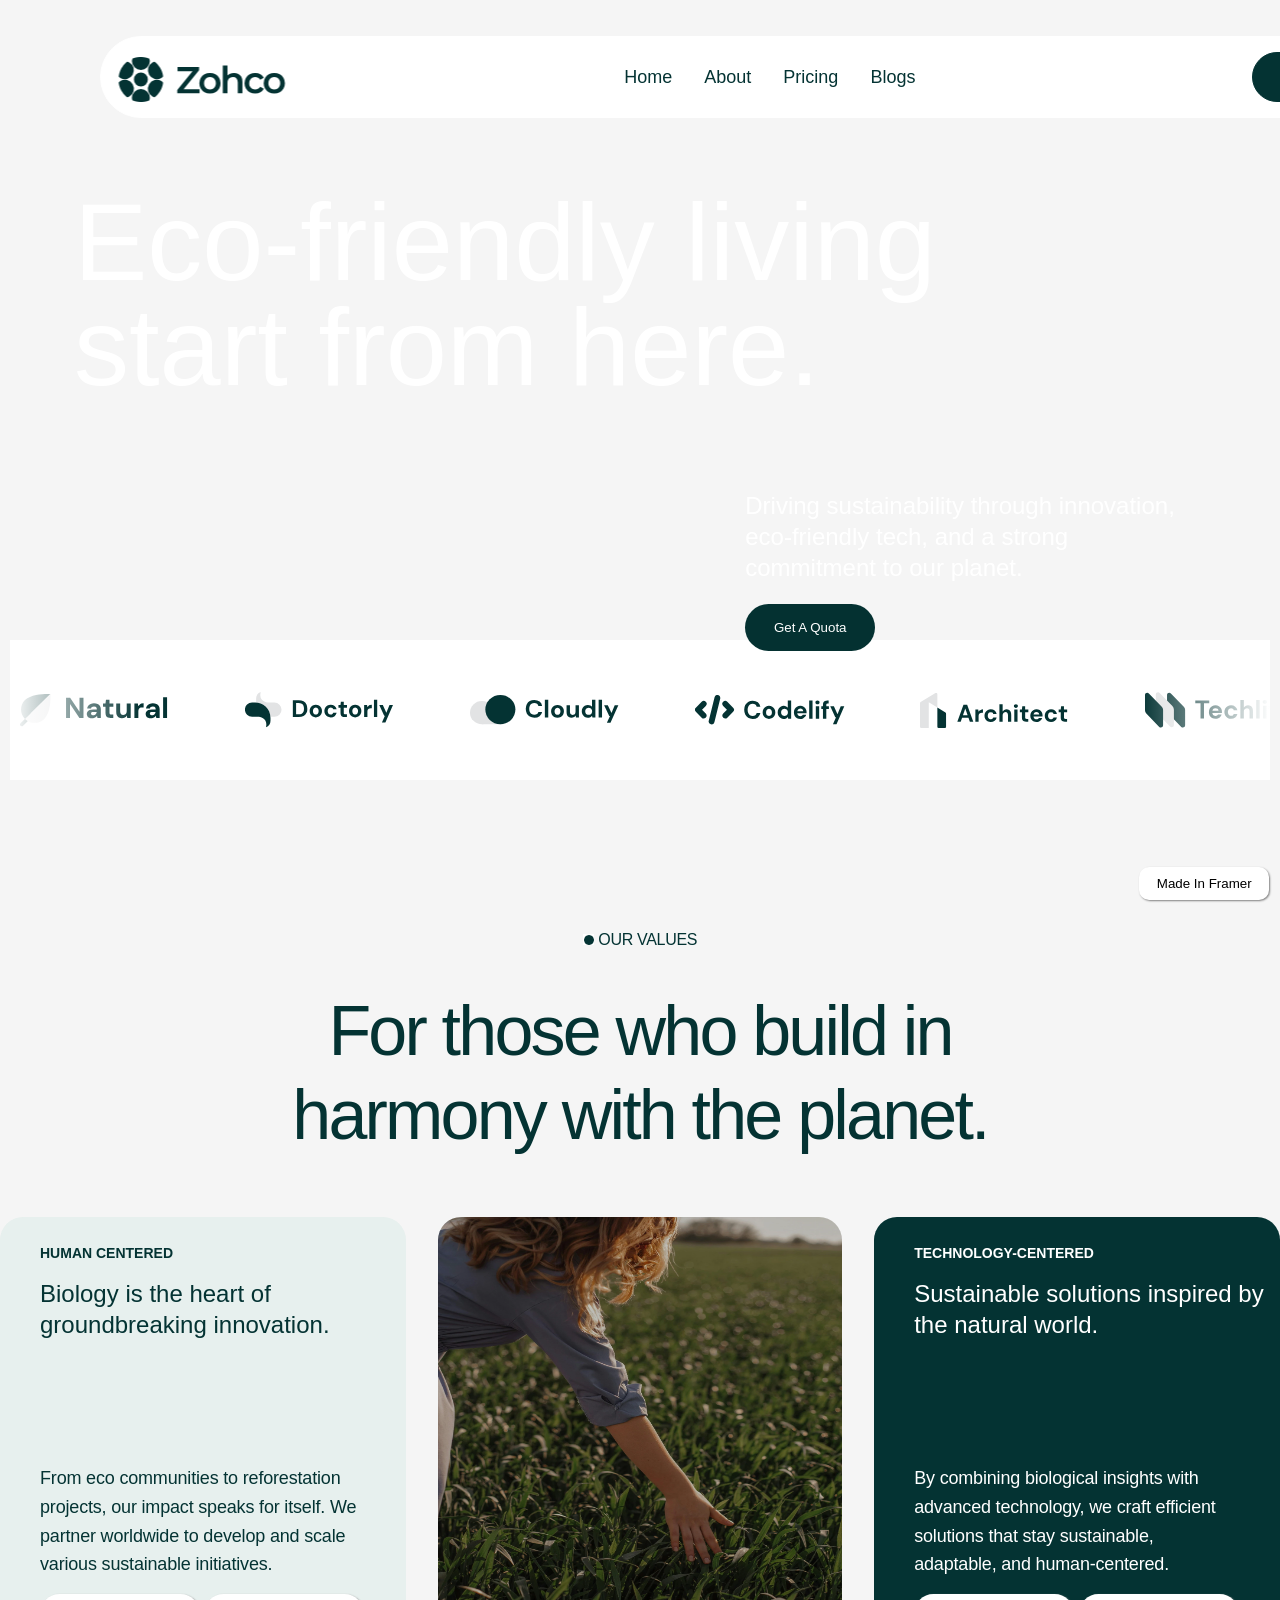
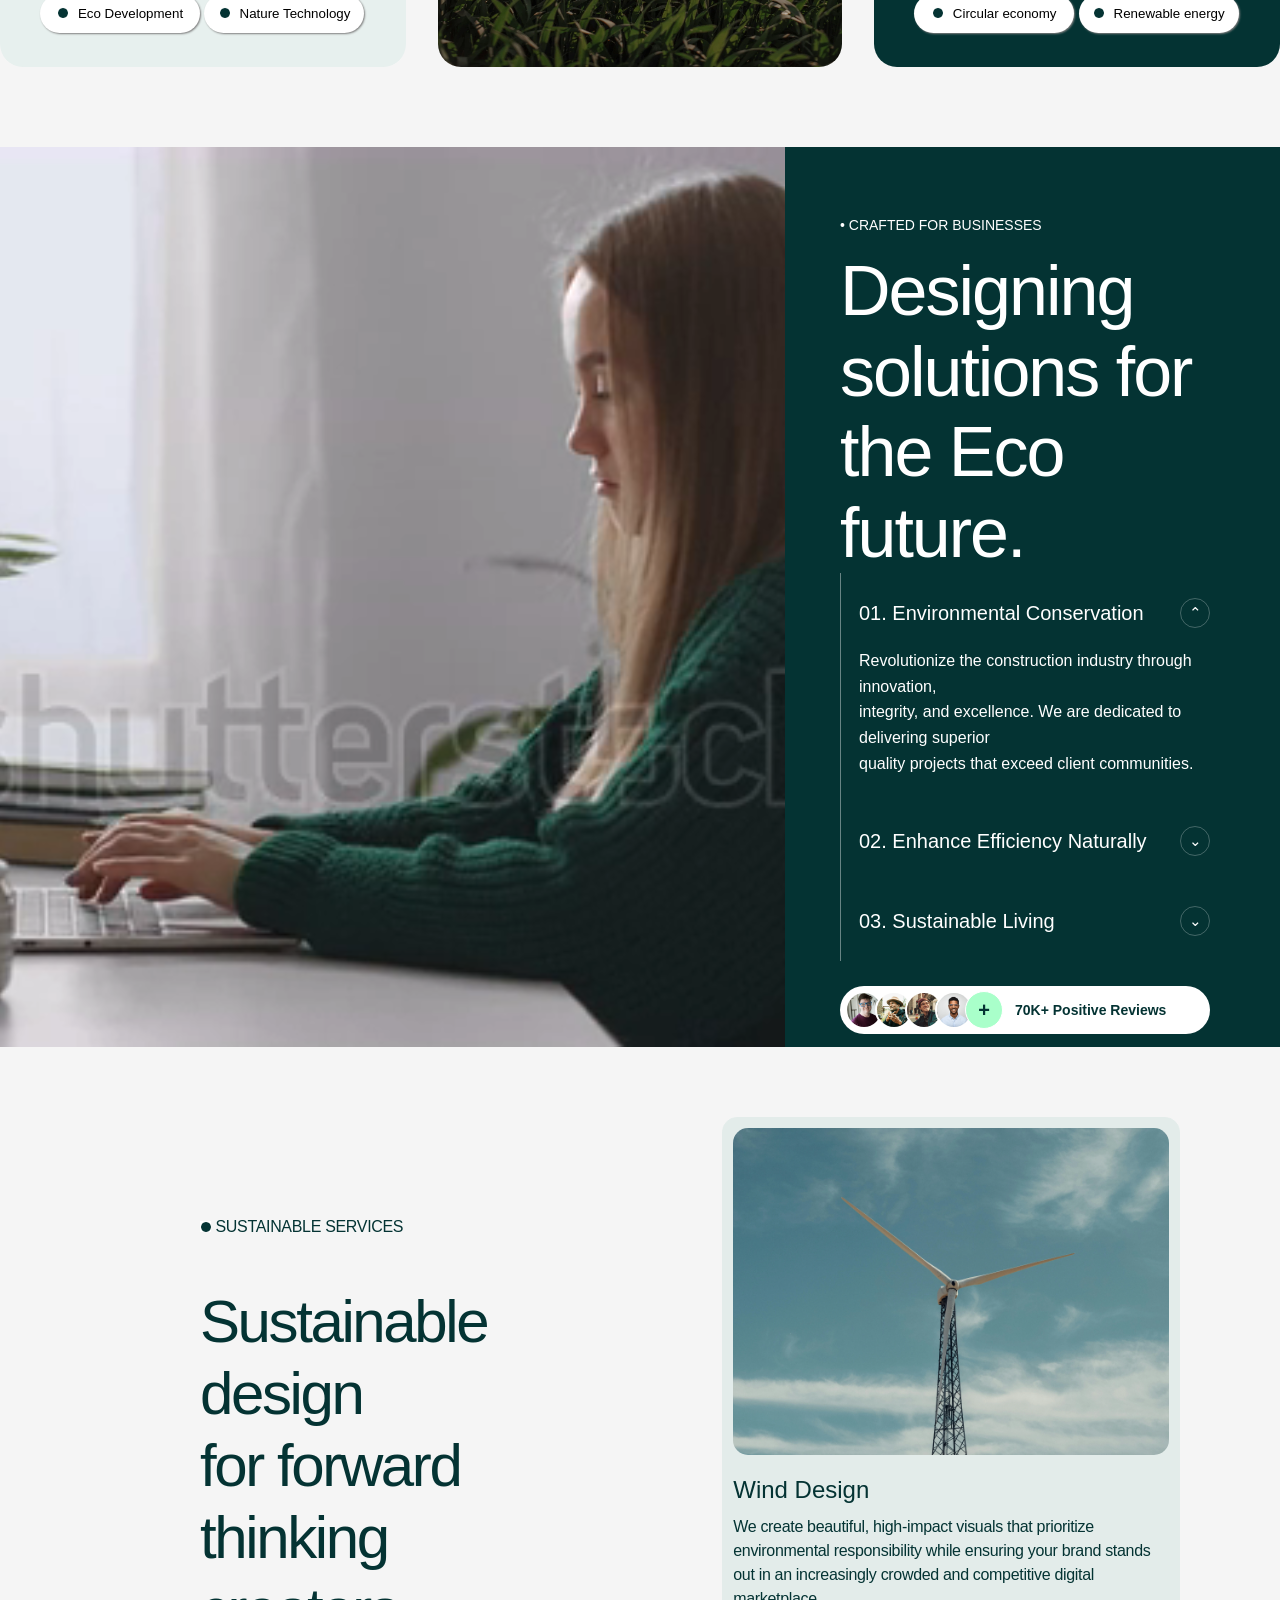
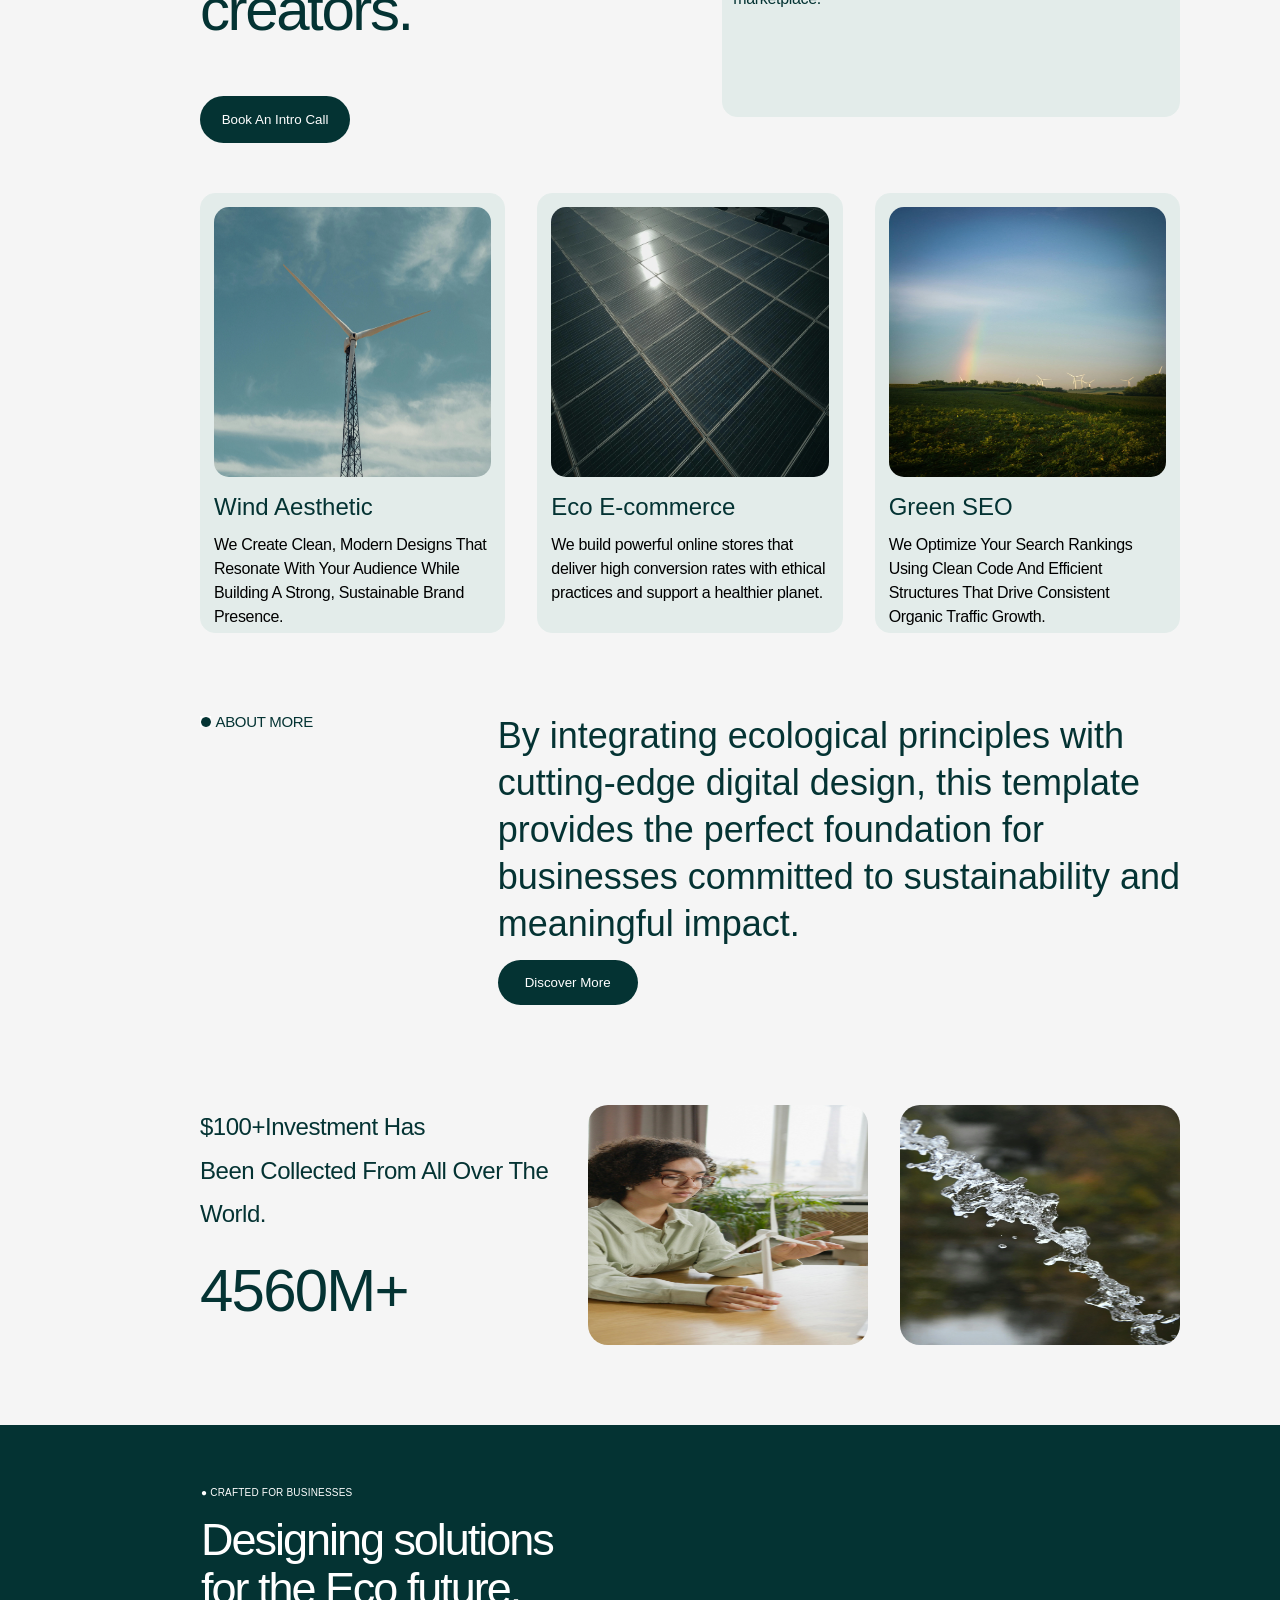
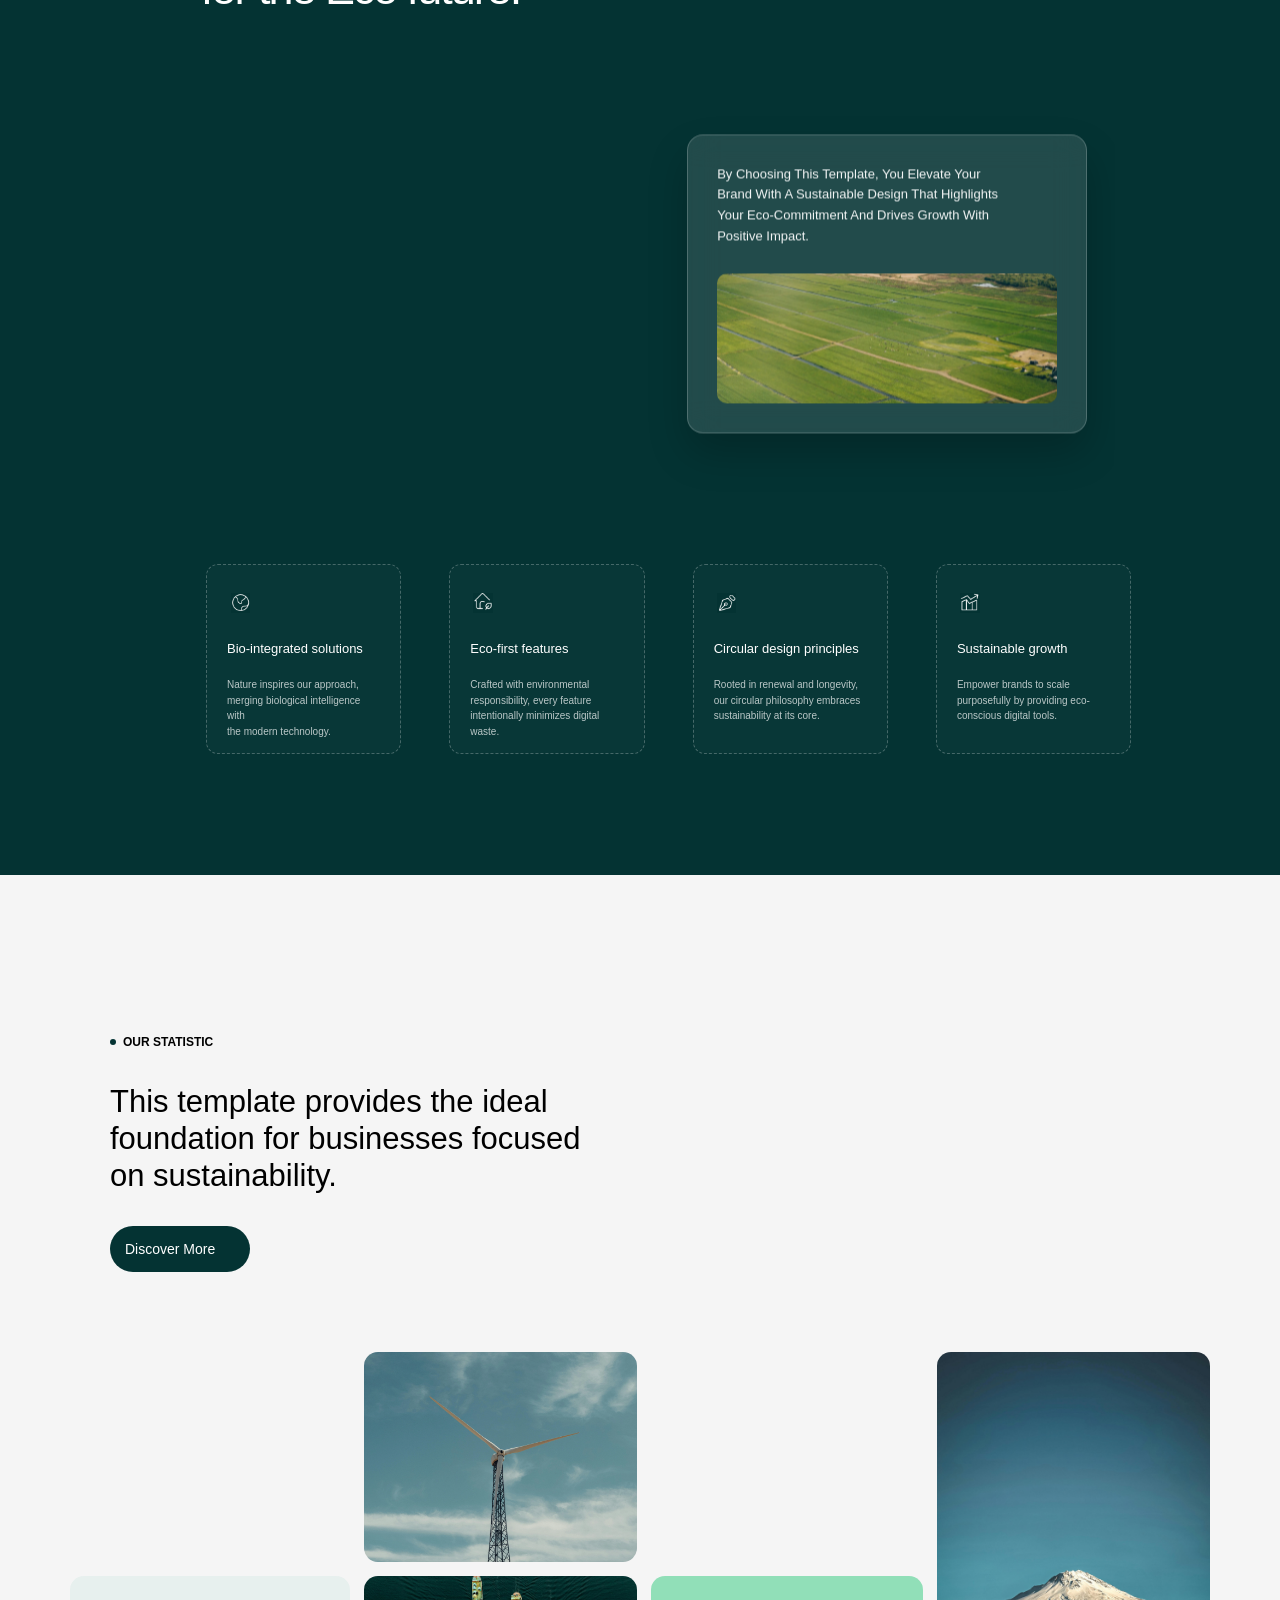
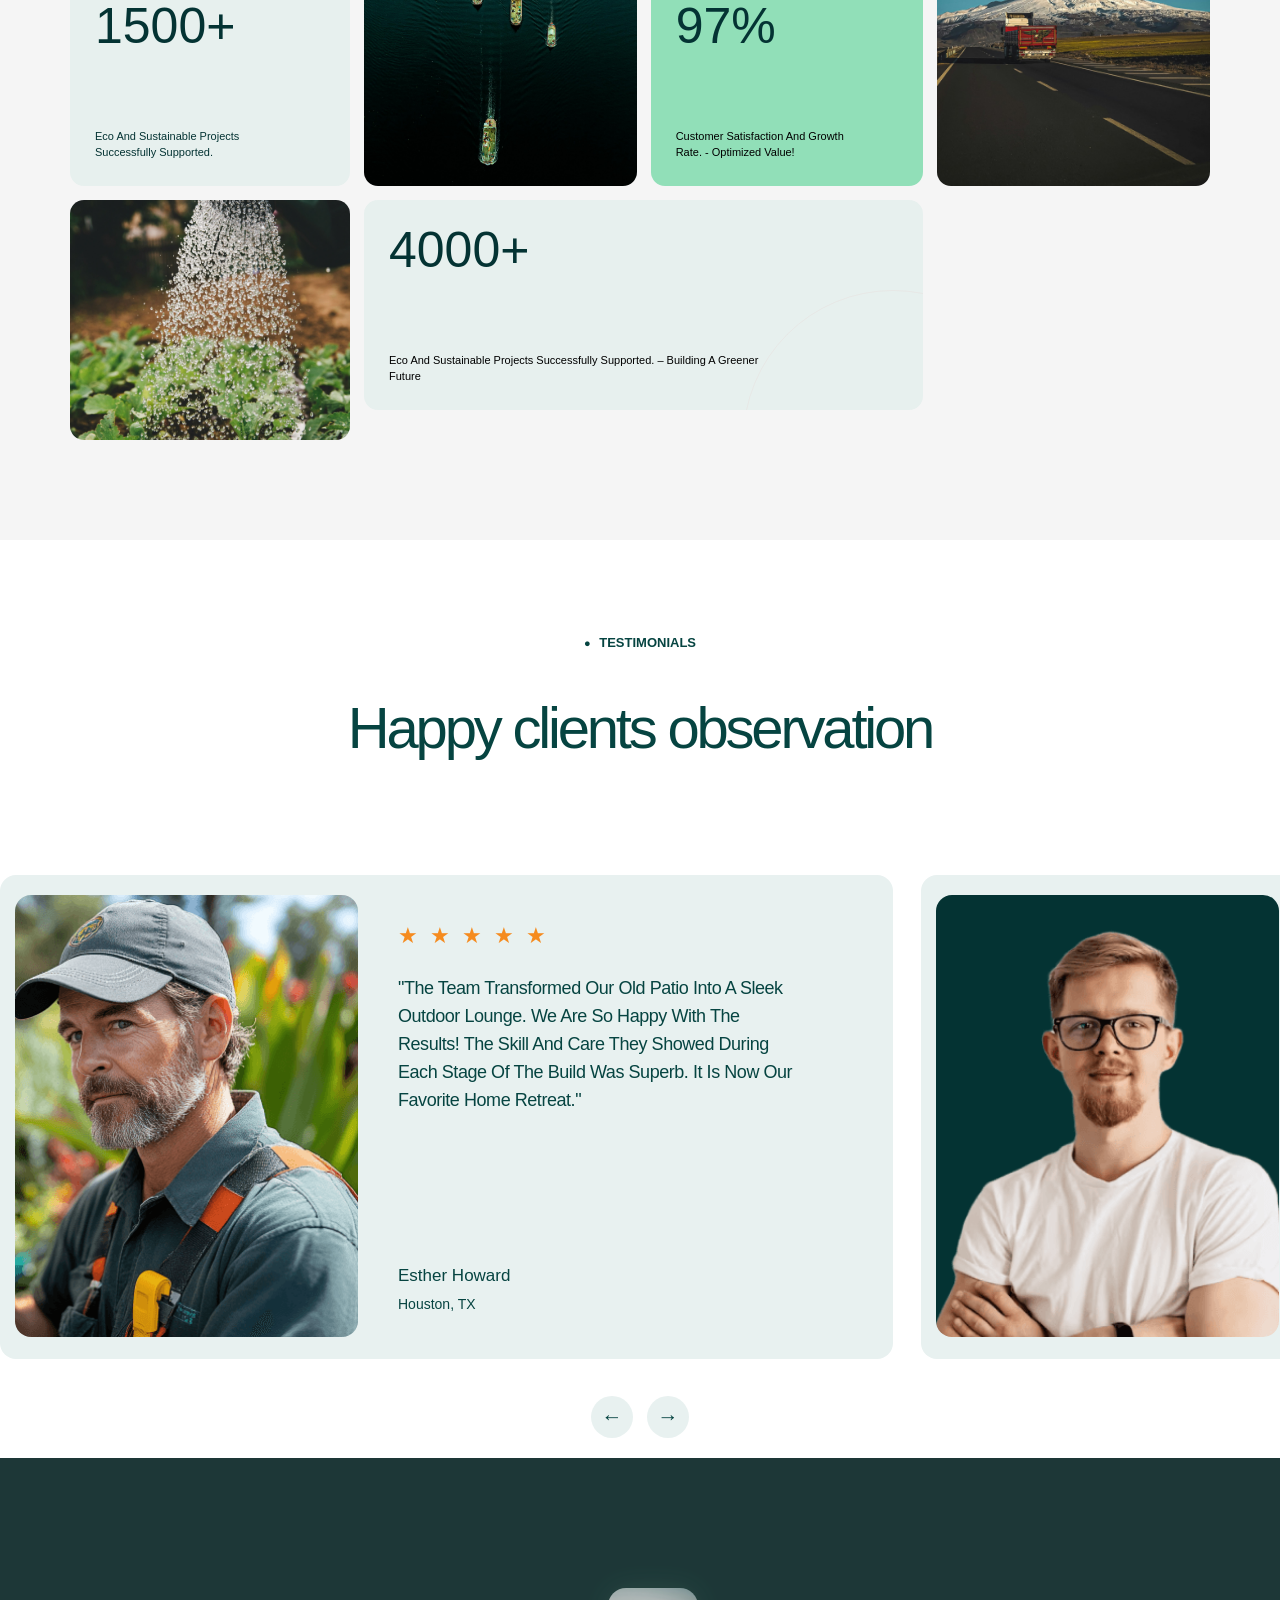
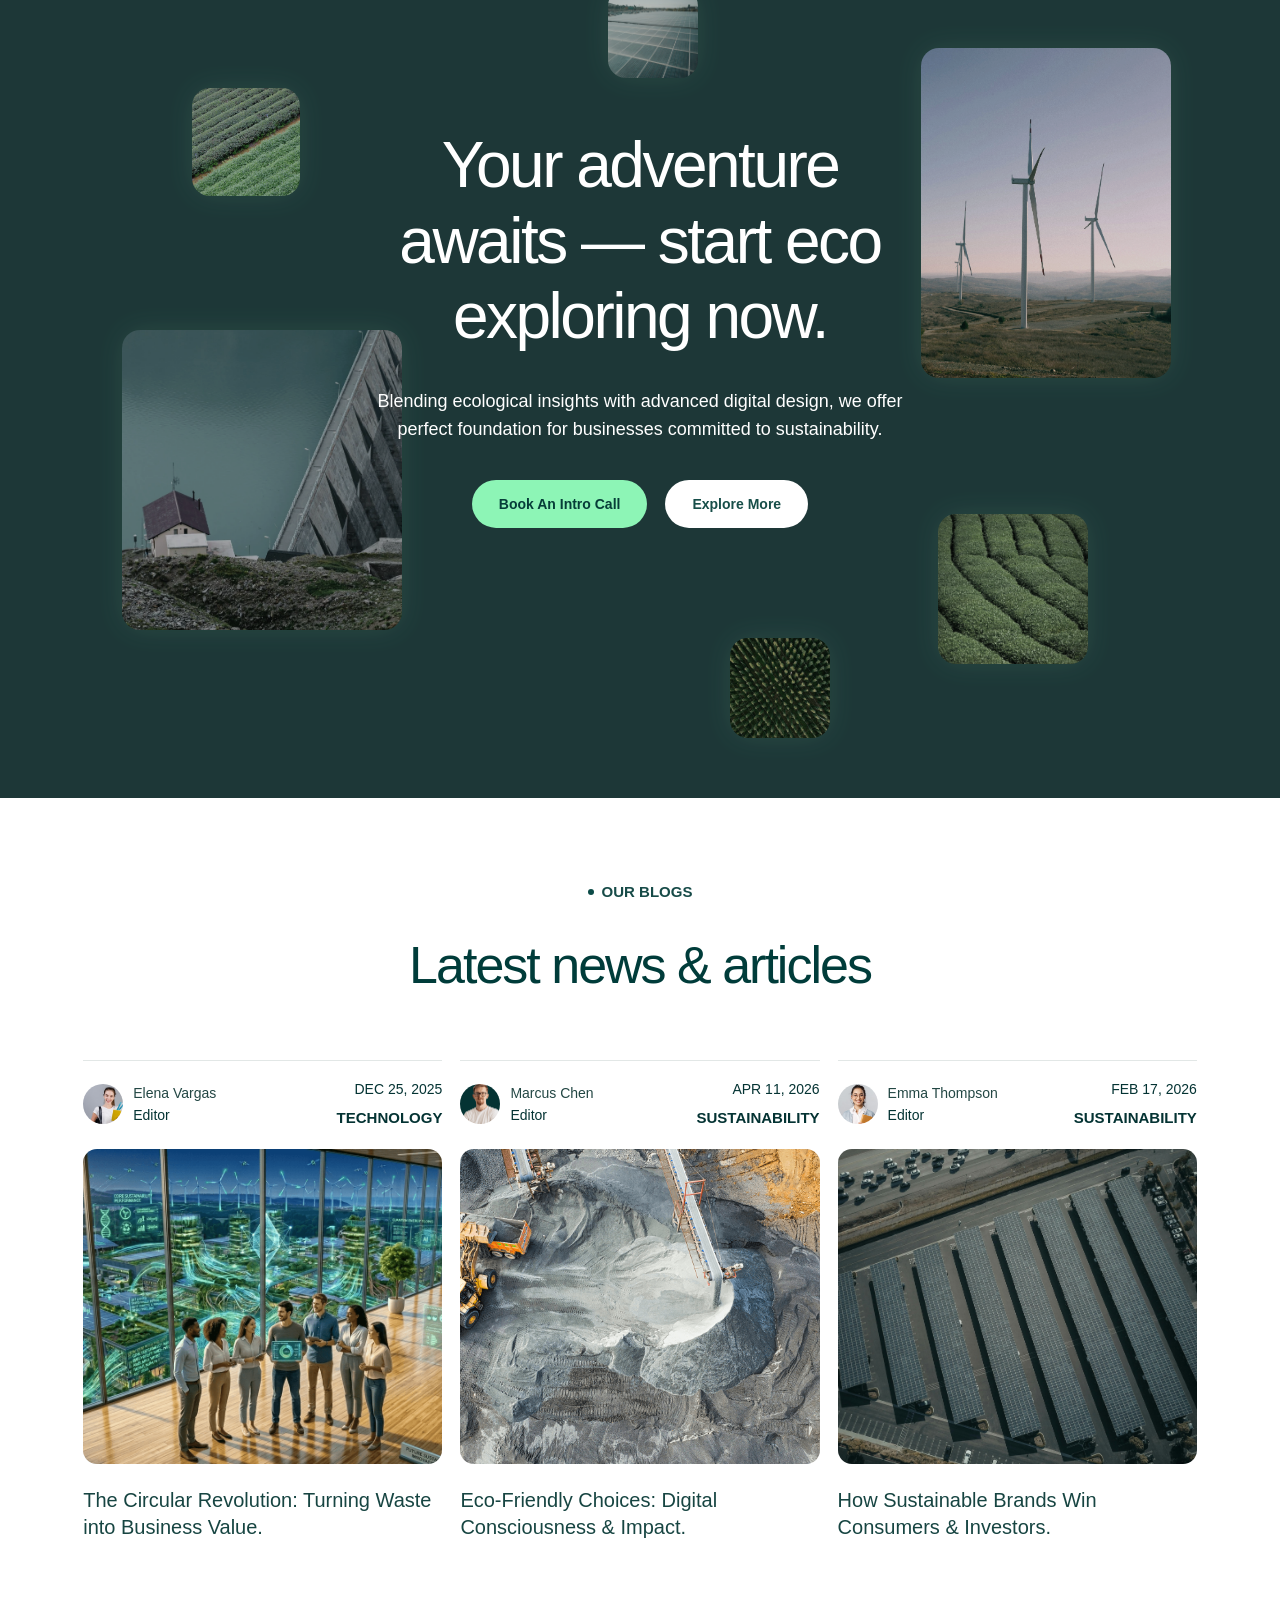
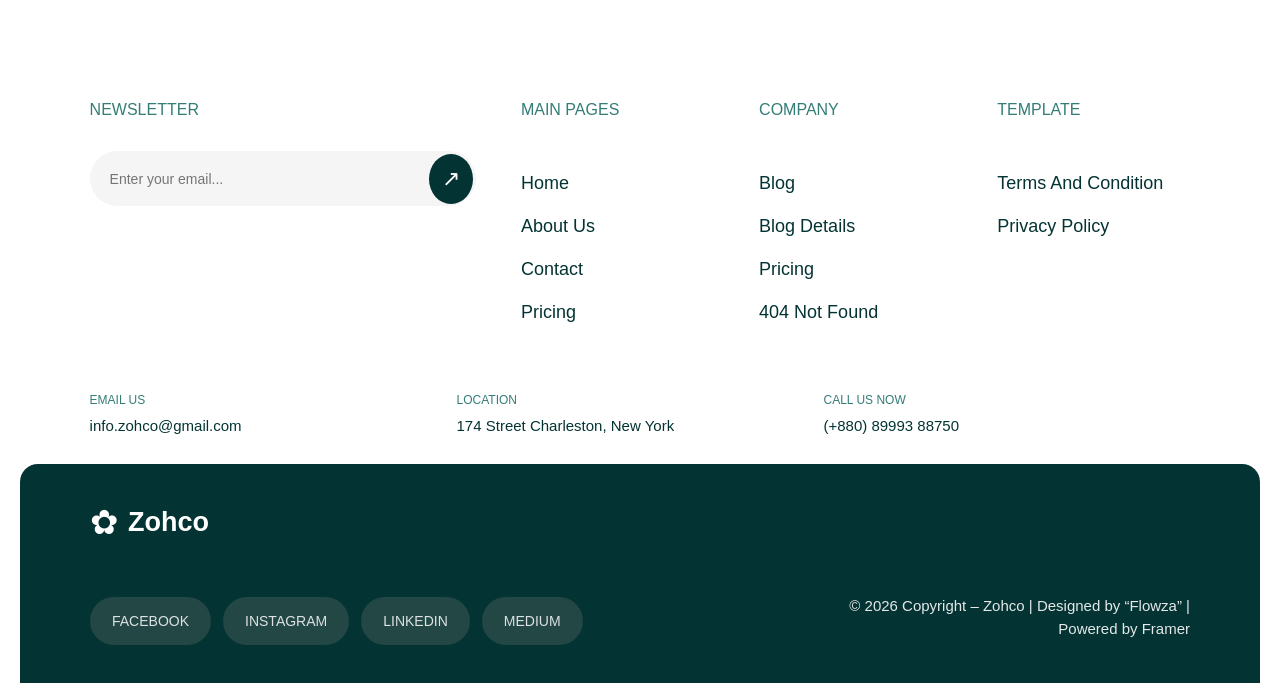
==== index.html @ ca03cca6 "Fix HTML file name" ====
<!DOCTYPE html>
<html lang="en">
<head>
  <meta charset="UTF-8">
  <meta name="viewport" content="width=device-width, initial-scale=1.0">

  <title>Bootcomp three</title>

  <link rel="stylesheet" href="style.css">
</head>
<header class="header">
  <img src="Images/logo.png" alt="logo">

  <nav>
    <ul>
      <li><a href="#">Home</a></li>
       <li><a href="#">About</a></li>
       <li><a href="#">Pricing</a></li>
       <li><a href="#">Blogs</a></li>
      
    </ul>
  </nav>
   <button class="btn-header">Contact</button>
</header>


<!--=============== End of header================= -->

<body>
<main>
  <section class="hero-section">
    <video src="Video/hero-eco-animation-background-video.mp4" class="hero-video"autoplay muted loop playsinline></video>
   
    <div class="hero-content">
  <div class="div-h">
    <h1>Eco-friendly living <br/> start from here.</h1>
   
  </div>
 <div class="div-description">
 <p>
   Driving sustainability through innovation,<br/>
   eco-friendly tech, and a strong <br/>
   commitment to our planet.
 </p>
 <button class="btn-description">Get A Quota</button>
</div>
</div>
<button class="btn-fixed">Made In Framer</button>


<div class="logo-slider">
  <div class="logo-track">

  <div class="logo-item">
      <img src="Images/icon-1.svg" alt="logo">
    </div>

   <div class="logo-item">
              <img src="Images/icon-2.svg" alt="logo" />
            </div>

   <div class="logo-item">
              <img src="Images/icon-3.svg" alt="logo" />
            </div>

    <div class="logo-item">
              <img src="Images/icon-4.svg" alt="logo" />
            </div>

     <div class="logo-item">
              <img src="Images/icon-5.svg" alt="logo" />
            </div>

     <div class="logo-item">
              <img src="Images/icon-6.svg" alt="logo" />
            </div>

     <div class="logo-item">
              <img src="Images/icon-7.svg" alt="logo" />
            </div>

      <div class="logo-item">
              <img src="Images/icon-8.svg" alt="logo" />
            </div>

  
      <div class="logo-item">
              <img src="Images/icon-1.svg" alt="logo" />
            </div>

      <div class="logo-item">
              <img src="Images/icon-2.svg" alt="logo" />
            </div>

      <div class="logo-item">
              <img src="Images/icon-3.svg" alt="logo" />
            </div>

      <div class="logo-item">
              <img src="Images/icon-4.svg" alt="logo" />
            </div>

      <div class="logo-item">
              <img src="Images/icon-5.svg" alt="logo" />
            </div>

      <div class="logo-item">
              <img src="Images/icon-6.svg" alt="logo" />
            </div>

      <div class="logo-item">
              <img src="Images/icon-7.svg" alt="logo" />
            </div>

       <div class="logo-item">
              <img src="Images/icon-8.svg" alt="logo" />
        </div>
        </div>
        </div>
      </section>
  </div>
</div>

  </section>

  <!-- end of hero and logo section -->

  <!--=================== START VALUES SECTION =====================-->
<section>
        <div class="text-section-2">
          <div>
            <span><img src="Images/circle.png" alt="" /></span>
            <span class="text-span">OUR VALUES</span>
          </div>
          <h2>For those who build in <br />harmony with the planet.</h2>
        </div>

        <div class="container-1">
          <div class="box-1">
            <div class="pre-box">
              <p>HUMAN CENTERED</p>
              <h4>
                Biology is the heart of <br />
                groundbreaking innovation.
              </h4>
            </div>
            <!-- div-heading -->

            <div>
              <p>
                From eco communities to reforestation <br />projects, our impact
                speaks for itself. We <br />partner worldwide to develop and
                scale <br />various sustainable initiatives.
              </p>
              <button>
                <span><img src="Images/circle.png" alt="" /></span>Eco
                Development
              </button>

              <button>
                <span><img src="Images/circle.png" alt="" /></span>Nature
                Technology
              </button>
            </div>
          </div>

          <div class="box-2">
            <img
              src="Images/hero-green-grass.webp"
              alt="a girl hand"
              class="img-green"
            />
          </div>

          <div class="box-3">
            <div class="pre-box">
              <p>TECHNOLOGY-CENTERED</p>
              <h4>
                Sustainable solutions inspired by <br />
                the natural world.
              </h4>
            </div>
            <!-- end of heading -->

            <div>
              <p>
                By combining biological insights with <br />advanced technology,
                we craft efficient <br />
                solutions that stay sustainable,<br /> adaptable,
                and human-centered.
              </p>
              <button>
                <span><img src="Images/circle.png" alt="" /></span>Circular
                economy
              </button>

              <button>
                <span><img src="Images/circle.png" alt="" /></span>Renewable
                energy
              </button>
            </div>
          </div>
        </div>
      </section>
      <!-- End of section-2-->

      <!--========================== CRAFTED FOR BUSINESSES======================= -->

      <section class="section-3">
        <!-- Left: Video -->
        <div class="Video-box">
          <video
            src="Video/designing-solutions-business-video.webm"
            autoplay
            loop
            muted
            playsinline
            class="girl-working"
          ></video>
        </div>

        <!-- Right: Content -->
        <div class="container-2">
          <div class="text-section-3">
            <p class="text-cont-2">• CRAFTED FOR BUSINESSES</p>

            <h2>
              Designing solutions for <br>the Eco future.
            </h2>
          </div>

          <!-- Accordion -->
          <div class="container-3">
            <!-- 01 -->
            <div class="accordion active">
              <div class="accordion-title">
                <h4>01. Environmental Conservation</h4>
                <span>⌃</span>
              </div>

              <p class="accordion-text">
                Revolutionize the construction industry through innovation,<br>
                integrity, and excellence. We are dedicated to delivering
                superior <br> quality projects that exceed client communities.
              </p>
            </div>

            <!-- 02 -->
            <div class="accordion">
              <div class="accordion-title">
                <h4>02. Enhance Efficiency Naturally</h4>
                <span>⌄</span>
              </div>

              <p class="accordion-text">
                We create smart and efficient solutions that help businesses
                reduce waste, improve productivity, and achieve sustainable
                growth.
              </p>
            </div>

            <!-- 03 -->
            <div class="accordion">
              <div class="accordion-title">
                <h4>03. Sustainable Living</h4>
                <span>⌄</span>
              </div>

              <p class="accordion-text">
                Our sustainable solutions help create a better future by
                combining modern technology, responsible design, and
                environmentally friendly practices.
              </p>
            </div>

            <!-- Reviews -->
            <div class="box-input">
              <div class="box-img">
                <img
                  src="Images/designing-solutions-review-person-1.png"
                  alt=""
                  class="review-img"
                />

                <img
                  src="Images/designing-solutions-review-person-2.png"
                  alt=""
                  class="review-img"
                />

                <img
                  src="Images/designing-solutions-review-person-3.png"
                  alt=""
                  class="review-img"
                />

                <img
                  src="Images/designing-solutions-review-person-4.png"
                  alt=""
                  class="review-img"
                />

                <div class="plus">+</div>
              </div>

              <p>70K+ Positive Reviews</p>
            </div>
          </div>
        </div>
      </section>

      <!--End of section-3-CRAFTED FOR BUSINESSES -->

      <!-- ================START SUSTAINABLE SERVICES section ===============-->

      <section class="section-4">
        <div class="container-4">
          <div class="div-text">
            <img src="Images/circle.png" alt="" />
            <span>SUSTAINABLE SERVICES</span>

            <h2>
              Sustainable design <br />for forward thinking <br />
              creators.
            </h2>
            <button>Book An Intro Call</button>
          </div>
          <div class="div-img">
            <img
              src="Images/statistics-wind-turbine.webp"
              alt="serves services-wind-aesthetic"
              class="wind-img"
            />
            <h3>Wind Design</h3>
            <p>
              We create beautiful, high-impact visuals that prioritize
              environmental responsibility while ensuring your brand stands out
              in an increasingly crowded and competitive digital marketplace.
            </p>
          </div>
        </div>

        <!-- ======End of part-one section======-->

        <div class="container-5">
          <div class="div">
            <img src="Images/statistics-wind-turbine.webp" alt="" />
            <h3>Wind Aesthetic</h3>
            <p>
              We Create Clean, Modern Designs That Resonate With Your Audience
              While Building A Strong, Sustainable Brand Presence.
            </p>
          </div>
          <div class="div">
            <img src="Images/services-solar-panels.webp" alt="" />
            <h3>Eco E-commerce</h3>
            <p>
              We build powerful online stores that deliver high conversion rates
              with ethical practices and support a healthier planet.
            </p>
          </div>
          <div class="div">
            <img src="Images/services-green-sky.webp" alt="" />
            <h3>Green SEO</h3>
            <p>
              We Optimize Your Search Rankings Using Clean Code And Efficient
              Structures That Drive Consistent Organic Traffic Growth.
            </p>
          </div>
        </div>
      </section>

      <!-- end of section--->

             <!--====================== ABOUT MORE Section================= -->
      <section class="section-4">
        <div class="container-6">
          <div>
            <img src="Images/circle.png" alt="" />
            <span>ABOUT MORE</span>
          </div>

          <div>
            <p>
              By integrating ecological principles with <br />cutting-edge
              digital design, this template <br />provides the perfect
              foundation for <br />businesses committed to sustainability and
              <br />
              meaningful impact.
            </p>

            <button>Discover More</button>
          </div>
        </div>

        <!--Eend of part-one-->

        <div class="container-7">
          <div>
            <p>$100+Investment Has</p>
            <p>Been Collected From All Over The World.</p>
            <h5>4560M+</h5>
          </div>

          <div class="div-ww">
            <img
              src="Images/statistics-women-wind-fan.jpg"
              alt=""
              class="women"
            />

            <img
              src="Images/statistics-water-droplet.webp"
              alt=""
              class="water"
            />
          </div>
        </div>
      </section>

      <!--  =========================Start of SECTION 6========================= -->

      <section class="section-6">
        <!-- Small label -->
        <p class="para">● CRAFTED FOR BUSINESSES</p>

        <!-- Heading -->
        <h2>
          Designing solutions<br />
          for the Eco future.
        </h2>

        <!-- Main Media -->
        <div class="main-media">
          <video
            src="video/designing-solutions-background-video.mp4"
            autoplay
            muted
            loop
            playsinline
          ></video>

          <!-- Dark overlay -->
          <div class="media-overlay"></div>

          <!-- Text on right side -->
          <div class="media-content">
            <p>
              By Choosing This Template, You Elevate Your <br> Brand With A
              Sustainable Design That Highlights <br> Your Eco-Commitment And Drives
              Growth With <br>Positive Impact.
            </p>

            <img src="Images/designing-solutions-farm-image.webp" alt="Eco future" />
          </div>
        </div>

        <!-- Four Cards -->
        <div class="container-8">
          <div class="box">
            <img src="Images/img-1.png" alt="" />

            <h6>Bio-integrated solutions</h6>

            <p>
              Nature inspires our approach, <br> merging biological intelligence with <br>
              the modern technology.
            </p>
          </div>

          <div class="box">
            <img src="Images/img-2.png" alt="" />

            <h6>Eco-first features</h6>

            <p>
              Crafted with environmental <br>responsibility, every feature <br>
              intentionally minimizes digital waste.
            </p>
          </div>

          <div class="box">
            <img src="Images/img-3.png" alt="" />

            <h6>Circular design principles</h6>

            <p>
              Rooted in renewal and longevity,<br> our circular philosophy embraces <br>
              sustainability at its core.
            </p>
          </div>

          <div class="box">
            <img src="Images/img-4.png" alt="" />

            <h6>Sustainable growth</h6>

            <p>
              Empower brands to scale <br> purposefully by providing eco- <br>conscious
              digital tools.
            </p>
          </div>
        </div>
      </section>

      <!-- ================End of section-6 -START STATISTICS Section================ -->
      <section class="statistics">
        <!-- Heading -->
        <div class="statistics-header">
          <div class="heading-content">
            <p class="section-title">
              <span></span>
              OUR STATISTIC
            </p>

            <h1>
              This template provides the ideal <br> foundation for businesses focused <br>
              on sustainability.
            </h1>

            <a href="#" class="discover-btn"> Discover More </a>
          </div>
        </div>

        <!-- Statistic Grid -->
        <div class="statistics-grid">
          <!-- Top Windmill Image -->
          <div class="stat-card windmill">
            <img src="Images/statistics-wind-turbine.webp" alt="Wind energy" />
          </div>

          <!-- Left Text Card -->
          <div class="stat-card text-card">
            <span class="dot"></span>

            <p>Eco And Sustainable Projects Successfully Supported.</p>
          </div>

          <!-- Center Image -->
          <div class="stat-card boats">
            <img
              src="Images/statistics-boats-water.jpg"
              alt="Sustainable project"
            />
          </div>

          <!-- Green Text Card -->
          <div class="stat-card green-card">
            <span class="dot"></span>

            <p>Customer Satisfaction And Growth Rate. - Optimized Value!</p>
          </div>
          <!-- Tall Mountain Image -->
          <div class="stat-card mountain">
            <img
              src="Images/statistics-mountain-road.jpg"
              alt="Mountain road"
            />
          </div>

          <!-- Bottom Left Image -->
          <div class="stat-card water">
            <img
              src="Images/statistics-watering-plants.webp"
              alt="Sustainable agriculture"
            />
          </div>

          <!-- Bottom Wide Card -->
          <div class="stat-card wide-card">
            <span class="dot"></span>

            <p>
              Eco And Sustainable Projects Successfully Supported. – Building A
              Greener Future
            </p>

            <div class="circle"></div>
          </div>
        </div>
      </section>

      <!-- ===============Start TESTIMONIAL SECTION===================== -->

      <section class="testimonial-section">
        <!-- Heading -->
        <div class="testimonial-heading">
          <p class="testimonial-label"><span>●</span> TESTIMONIALS</p>

          <h2>Happy clients observation</h2>
        </div>

        <!-- Cards wrapper -->
        <div class="testimonial-track">
          <!-- Card 1 -->
          <div class="testimonial-card">
            <div class="client-photo">
              <img
                src="Images/testimonial-esther-howard.png"
                alt="Esther Howard"
              />
            </div>

            <div class="testimonial-details">
              <div class="stars">★ ★ ★ ★ ★</div>

              <p class="review">
                "The Team Transformed Our Old Patio Into A Sleek <br> Outdoor Lounge.
                We Are So Happy With The <br> Results! The Skill And Care They Showed
                During <br>Each Stage Of The Build Was Superb. It Is Now Our
                Favorite Home Retreat."
              </p>

              <div class="client-name">
                <h4>Esther Howard</h4>
                <p>Houston, TX</p>
              </div>
            </div>
          </div>

          <!-- Card 2 -->
          <div class="testimonial-card">
            <div class="client-photo">
              <img
                src="Images/testimonial-david-miller.png"
                alt="David Miller"
              />
            </div>

            <div class="testimonial-details">
              <div class="stars">★ ★ ★ ★ ★</div>

              <p class="review">
                "The New Pool Deck Is Incredible. The Team Completed The
                Installation Quickly And Left The Site Perfectly Clean. I Would
                Recommend These Experts To Anyone Seeking Quality Work. Our
                Neighbors Are Already Asking About It."
              </p>

              <div class="client-name">
                <h4>David Miller</h4>
                <p>Denver, CO</p>
              </div>
            </div>
          </div>
        </div>

        <!-- Arrows -->
        <div class="testimonial-buttons">
          <button class="arrow-btn">←</button>

          <button class="arrow-btn">→</button>
        </div>
      </section>

      <!-- =======================Start section-9====================== -->

      <section class="hero">

        <!-- ===============Floating Images ================-->
        <div class="floating-image image-1">
          <img src="Images/gallery-garden1.webp" alt="" />
        </div>

        <div class="floating-image image-2">
          <img src="Images/gallery-solar-panel.jpg" alt="Landscape" />
        </div>

        <div class="floating-image image-3">
          <img src="Images/gallery-wind-fans.jpg" alt="Wind turbines" />
        </div>

        <div class="floating-image image-4">
          <img src="Images/gallery-dam-bridge.webp" alt="Nature" />
        </div>

        <div class="floating-image image-5">
          <img
            src="Images/gallery-garden.webp"
            alt="Sustainable architecture"
          />
        </div>

        <div class="floating-image image-6">
          <img src="Images/gallery-tree.jpg" alt="Green landscape" />
        </div>

        <div class="floating-image image-7">
          <img src="Images/gallery-tree.jpg" alt="Nature" />
        </div>

        <!-- Main Content -->
        <div class="content">
          <h1>
            Your adventure<br />
            awaits — start eco<br />
            exploring now.
          </h1>

          <p>
            Blending ecological insights with advanced digital design, we
            offer<br />
            perfect foundation for businesses committed to sustainability.
          </p>

          <div class="buttons">
            <a href="#" class="btn btn-primary"> Book An Intro Call </a>

            <a href="#" class="btn btn-secondary"> Explore More </a>
          </div>
        </div>
      </section>




      <!--==================Start section-10-BLOG SECTION===================== -->

    <section class="blog-section">

        <div class="section-label">
            <span></span>
            OUR BLOGS
        </div>

        <h1>Latest news & articles</h1>

        <div class="blog-grid">

            <!-- Blog 1 -->
            <article class="blog-card">

                <div class="blog-info">

                    <div class="author">
                        <img src="Images/author-elena-vargas.jpg" alt="Elena Vargas">

                        <div>
                            <strong>Elena Vargas</strong>
                            <small>Editor</small>
                        </div>
                    </div>

                    <div class="blog-meta">
                        <span>DEC 25, 2025</span>
                        <strong>TECHNOLOGY</strong>
                    </div>

                </div>

                <img
                    class="blog-image"
                    src="Images/news-circular-revolution.png"
                    alt="Technology"
                >

                <h2>
                    The Circular Revolution: Turning Waste <br>
                    into Business Value.
                </h2>

            </article>


            <!-- Blog 2 -->
            <article class="blog-card">

                <div class="blog-info">

                    <div class="author">
                        <img src="Images/testimonial-david-miller.png" alt="Marcus Chen">

                        <div>
                            <strong>Marcus Chen</strong>
                            <small>Editor</small>
                        </div>
                    </div>

                    <div class="blog-meta">
                        <span>APR 11, 2026</span>
                        <strong>SUSTAINABILITY</strong>
                    </div>

                </div>

                <img
                    class="blog-image"
                    src="Images/news-eco-friendly-choices.png"
                    alt="Eco Friendly"
                >

                <h2>
                    Eco-Friendly Choices: Digital <br>
                    Consciousness & Impact.
                </h2>

            </article>


            <!-- Blog 3 -->
            <article class="blog-card">

                <div class="blog-info">

                    <div class="author">
                        <img src="Images/author-emma-thompson.jpg" alt="Emma Thompson">

                        <div>
                            <strong>Emma Thompson</strong>
                            <small>Editor</small>
                        </div>
                    </div>

                    <div class="blog-meta">
                        <span>FEB 17, 2026</span>
                        <strong>SUSTAINABILITY</strong>
                    </div>

                </div>

                <img
                    class="blog-image"
                    src="Images/news-sustainable-brands.jpg"
                    alt="Sustainable Brands"
                >

                <h2>
                    How Sustainable Brands Win <br>
                    Consumers & Investors.
                </h2>

            </article>

        </div>

    </section>
     
    </main>
             <!--=========================== SECTION FOOTER===================== -->

   <footer class="zohco-footer">

  <div class="zohco-footer-top">

    <!-- Newsletter -->
    <div class="zohco-newsletter">
      <h3>NEWSLETTER</h3>

      <div class="zohco-email-box">
        <input type="email" placeholder="Enter your email...">
        <button>↗</button>
      </div>
    </div>

    <!-- Main Pages -->
    <div class="zohco-links">
      <h3>MAIN PAGES</h3>
      <a href="#">Home</a>
      <a href="#">About Us</a>
      <a href="#">Contact</a>
      <a href="#">Pricing</a>
    </div>

    <!-- Company -->
    <div class="zohco-links">
      <h3>COMPANY</h3>
      <a href="#">Blog</a>
      <a href="#">Blog Details</a>
      <a href="#">Pricing</a>
      <a href="#">404 Not Found</a>
    </div>

    <!-- Template -->
    <div class="zohco-links">
      <h3>TEMPLATE</h3>
      <a href="#">Terms And Condition</a>
      <a href="#">Privacy Policy</a>
    </div>

  </div>


  <!-- Contact -->
  <div class="zohco-contact">

    <div>
      <span>EMAIL US</span>
      <p>info.zohco@gmail.com</p>
    </div>

    <div>
      <span>LOCATION</span>
      <p>174 Street Charleston, New York</p>
    </div>

    <div>
      <span>CALL US NOW</span>
      <p>(+880) 89993 88750</p>
    </div>

  </div>


  <!-- Dark Bottom -->
  <div class="zohco-footer-bottom">

    <div class="zohco-bottom-left">

      <div class="zohco-logo">
        <span>✿</span>
        <strong>Zohco</strong>
      </div>

      <div class="zohco-social">
        <a href="#">FACEBOOK</a>
        <a href="#">INSTAGRAM</a>
        <a href="#">LINKEDIN</a>
        <a href="#">MEDIUM</a>
      </div>

    </div>

    <div class="zohco-copyright">
      © 2026 Copyright – Zohco | Designed by “Flowza” |<br>
      Powered by Framer
    </div>

  </div>

</footer>
---- style.css ----
*{
  box-sizing: border-box;
  margin: 0;
  padding: 0;
}

.header {
  display: flex;
  justify-content: space-between;
  position: fixed;
  background-color: white;
  border: 1px solid white;
  /* box-shadow: 1px 1px 2px gray; */
  border-radius: 60px;
  z-index: 2;
  position: absolute;
  width: 100%;
  max-width: 1320px;
  height: min-content;
  padding: 10px 15px;
  left: 100px;
  top: 4%;

}
 .logo {
  width: 120px;
  height:30px;
  margin-top: 5px;
  
}

.hero-video {
  width: 100%;
  border-radius: 15px;
  object-fit: cover;
  display: flex;
}
/* .hero::after {
  content: "";
  position: absolute;
  inset: 0;
  background: rgba(0, 0, 0, 0.45);
  z-index: 1;
} */
.hero-section {
  position: relative;
  flex-flow: row;
  width: 100%;
  padding: 10px 10px 0;
}

ul {
  display: flex;
  gap: 2rem;
  list-style: none;
  margin-top: 20px;
  height: min-content;
  font-size: 18px;
}

a {
  text-decoration: none;
  color: #043333;
  font-family: "Rethink sans" "Rethink sans Placeholder", sans-serif;
}

.btn-header {
  border: 1px solid #043333;
  width: 9%;
  padding: 6px;
  height: 50px;
  margin-top: 5px;
  border-radius: 68px;
  background-color: #043333;
  color: white;
  font-family: arial, sans-serif;
}
.hero-content {
  overflow:  clip;
  z-index: 10;
  display: flex;
  flex-direction: column;
  width: 100%;
  height: 100%;
  position: absolute;
  top: 190px;
   margin-bottom: 25px;
   font-size: 20px;
}
.div-h h1 {
  position: relative;
  left: 5%;
  
  font-family:Arial, sans-serif;
  font-size: 110px;
  font-weight:400;
  font-style: normal;
  text-shadow: none;
  /* -webkit-text-stroke: 0; */
  letter-spacing: normal;
  line-height: 0.95;
  margin: 0;
  color: white;
}

.div-description {
  position: absolute;
  top: 300px;
  right: 9%;
}
.div-description p{
  color: white;
  font-family: "Inter Display", "Inter Display Placeholder", sans-serif;
  font-size: 24px;
  font-style: normal;
  font-weight: 400;
  letter-spacing: 0em;
  line-height: 130%;
}

  .btn-description {
  width: min-content;
  height: min-content;
  background-color: rgb(4 49 49);
  border-radius: 68px;
  padding: 16px;
  width: 130px;
  border: none;
  color: white;
  font-family: Arial, sans-serif;
  margin-top: 20px;
  opacity: 1;
}
.btn-fixed {
  width: 130px;
  box-shadow: 1px 1px 2px gray;
  padding: 9px;
  border: none;
  border-radius: 10px;
  background-color: rgb(255, 255, 255);
  opacity: 1;
  left: 89%;
  bottom: 0%;
  position: fixed;
}
.logo-slider {
  width: 100%;
  overflow: hidden;
  position: relative;
  background-color: white;
  padding: 35px 0;
}

/* Left and right fade like the original */

.logo-slider::before,
.logo-slider::after {
  content: "";
  position: absolute;
  top: 0;
  width: 130px;
  height: 100%;
  z-index: 2;
  pointer-events: none;
}

.logo-slider::before {
  left: 0;
  background: linear-gradient(to right, white, transparent);
}

.logo-slider::after {
  right: 0;
  background: linear-gradient(to left, white, transparent);
}

/* Moving row */

.logo-track {
  display: flex;
  align-items: center;
  width: max-content;

  animation: logoMove 45s linear infinite;
}

/* Each logo */

.logo-item {
  width: 170px;
  height: 70px;

  display: flex;
  align-items: center;
  justify-content: center;

  margin-right: 55px;

  flex-shrink: 0;
}

/* SVG */

.logo-item img {
  width: 150px;
  height: auto;
  display: block;
}

/* Right to left */

@keyframes logoMove {
  from {
    transform: translateX(0);
  }

  to {
    transform: translateX(-50%);
  }
}

.section-2 {
  display: flex;
  gap: 4rem;

  border: 1px solid red;
  margin-top: 80px;
}

/*End of hero and logo section */

 /*--=================== START VALUES SECTION style=====================--*/
.text-section-2 {
  display: flex;
  flex-direction: column;
  gap: 2.5rem;
  text-align: center;
  margin-top: 150px;
}
.text-section-2 h2 {
  font-family: "Inter Display", "Inter Display Placeholder", sans-serif;
  font-size: 70px;
  font-style: normal;
  font-weight: 500;
  letter-spacing: -0.04em;
  line-height: 120%;
  color: #043333;
}
.text-span {
  font-family: "Rethink Sans", "Rethink Sans Placeholder", sans-serif;
  font-size: 16px;
  font-weight: 500;
  letter-spacing: -0.02em;
  line-height: 120%;
  color: #043333;
}
.container-1 {
  display: flex;
  gap: 2rem;
  margin-bottom: 80px;
  justify-content: center;
  margin-top: 60px;
}

.box-1 {
  width: 420px;
  height: 450px;
  border-radius: 23px;
  display: flex;
  flex-direction: column;
  gap: 9rem;
  padding-left: 40px;
  background-color: #e7f0ee;
  padding-bottom: 26px;
}
.box-2 {
  width: 420px;
  height: 450px;
}
.box-3 {
  width: 420px;
  height: 450px;
  border-radius: 23px;
  display: flex;
  flex-direction: column;
  gap: 9rem;
  padding-left: 40px;
  background-color: #043333;
  color: white;
  padding-top: -12px;
}
.img-green {
  width: 100%;
  height: 450px;
  border-radius: 23px;
}
.box-1 h4 {
  font-family: "Inter Display", "Inter Display Placeholder", sans-serif;
  font-size: 24px;
  font-weight: 400;
  letter-spacing: 0em;
  line-height: 130%;
  color: #043333;
}
.box-1 p {
  font-family: "Rethink Sans", "Rethink Sans Placeholder", sans-serif;
  font-size: 18px;
  font-weight: 400;
  letter-spacing: -0.01em;
  line-height: 160%;
  color: #043333;
  margin-top: -20px;
}
.box-3 h4 {
  font-family: "Inter Display", "Inter Display Placeholder", sans-serif;
  font-size: 24px;
  font-weight: 400;
  letter-spacing: 0em;
  line-height: 130%;
  color: white;
}
.box-3 p {
  font-family: "Rethink Sans", "Rethink Sans Placeholder", sans-serif;
  font-size: 18px;
  font-weight: 400;
  letter-spacing: -0.01em;
  line-height: 160%;
  color: white;
  margin-top: -20px;
}
.pre-box {
  display: flex;
  flex-direction: column;
  gap: 1rem;
  margin-top: 36px;
  color: white;
}
.box-3 .pre-box p {
  color: white;
  font-family: "Rethink Sans", "Rethink Sans Placeholder", sans-serif;
  font-size: 14px;
  font-weight: 600;
  letter-spacing: 0em;
  line-height: 110%;
  padding-top: 13px;
}
.box-1 .pre-box p {
  color: #043333;
  font-family: "Rethink Sans", "Rethink Sans Placeholder", sans-serif;
  font-size: 14px;
  font-weight: 600;
  letter-spacing: 0em;
  line-height: 110%;
  padding-top: 13px;
}

.box-1 button {
  width: 160px;
  padding: 12px;
  border: none;
  border-radius: 40px;
  box-shadow: 1px 1px 2px gray;
  margin-top: 15px;
  background-color: #fff;
}
.box-3 button {
  width: 160px;
  padding: 12px;
  border: none;
  border-radius: 40px;
  box-shadow: 1px 1px 2px gray;
  margin-top: 15px;
  background-color: #fff;
}
.box-1 button span {
  margin-right: 10px;
}
.box-3 button span {
  margin-right: 10px;
}

/* End of section-2 */

/* ============= START CRAFTED FOR BUSINESSES Section style============ */

.section-3 {
  width: 100%;
  height: 900px;
  display: flex;
  background-color: #043333;
}

/* LEFT VIDEO */

.video-box {
  width: 50%;
  height: 100%;
  overflow: hidden;
}

.girl-working {
  width: 100%;
  height: 100%;
  object-fit: cover;
  display: block;
}

/* RIGHT SIDE */

.container-2 {
  width: 60%;
  height: 100%;
  background-color: #043333;

  padding: 70px 70px 50px 55px;

  display: flex;
  flex-direction: column;
  justify-content: space-between;
}

/* SMALL TEXT */

.text-cont-2 {
  color: white;
  font-family: Arial, sans-serif;
  font-size: 14px;
  font-weight: 400;
  text-transform: uppercase;
  margin-bottom: 18px;
}

/* MAIN HEADING */

.text-section-3 h2 {
  color: white;
  font-family: Arial, sans-serif;
  font-size: 70px;
  font-weight: 500;
  line-height: 1.15;
  letter-spacing: -2px;
}

/* ACCORDION */

.container-3 {
  width: 100%;
  display: flex;
  flex-direction: column;
}

.accordion {
  width: 100%;
  padding: 25px 0 25px 18px;
  border-left: 1px solid rgba(255, 255, 255, 0.4);
  cursor: pointer;
}

.accordion-title {
  display: flex;
  justify-content: space-between;
  align-items: center;
}

.accordion-title h4 {
  color: white;
  font-family: Arial, sans-serif;
  font-size: 20px;
  font-weight: 500;
  margin: 0;
}

.accordion-title span {
  width: 30px;
  height: 30px;

  border: 1px solid rgba(255, 255, 255, 0.25);
  border-radius: 50%;

  display: flex;
  justify-content: center;
  align-items: center;

  color: white;
  font-size: 15px;
  flex-shrink: 0;
  margin-left: 20px;
}

/* HIDDEN TEXT */

.accordion-text {
  display: none;

  max-width: 650px;

  color: white;
  font-family: Arial, sans-serif;
  font-size: 16px;
  line-height: 1.6;

  margin-top: 20px;
}

/* SHOW TEXT */

.accordion.active .accordion-text {
  display: block;
}

/* REVIEWS */

.box-input {
  width: 370px;
  min-height: 48px;

  background-color: white;
  border-radius: 40px;

  display: flex;
  align-items: center;

  padding: 5px 12px 5px 5px;
  margin-top: 25px;
}

.box-img {
  display: flex;
  align-items: center;
}

.review-img {
  width: 38px;
  height: 38px;

  object-fit: cover;
  border-radius: 50%;

  border: 2px solid white;
  margin-left: -8px;
}

.review-img:first-child {
  margin-left: 0;
}

.plus {
  width:38px;
  height: 38px;

  border-radius: 50%;
  background-color: #a9ffca;

  border: 1px solid white;

  display: flex;
  justify-content: center;
  align-items: center;

  color: #043333;
  font-size: 20px;
  font-weight: bold;

  margin-left: -8px;
}

.box-input p {
  color: #043333;

  font-family: Arial, sans-serif;
  font-size: 14px;
  font-weight: 900;

  white-space: nowrap;
  margin-left: 12px;
}


/* TABLET */

@media screen and (max-width: 1000px) {
  .section-3 {
    height: auto;
    flex-direction: column;
  }

  .video-box {
    width: 100%;
    height: 500px;
  }

  .container-2 {
    width: 100%;
    min-height: 750px;
    padding: 50px 35px;
  }

  .text-section-3 h2 {
    font-size: 50px;
  }
}

/* MOBILE */

@media screen and (max-width: 600px) {
  .video-box {
    height: 400px;
  }

  .container-2 {
    padding: 40px 20px;
  }

  .text-section-3 h2 {
    font-size: 38px;
    letter-spacing: -1px;
  }

  .accordion-title h4 {
    font-size: 16px;
  }

  .accordion-text {
    font-size: 14px;
  }

  .box-input {
    width: 300px;
  }
}
/* End of styling section-3= */

/* ===============START SUSTAINABLE SERVICES sectio styl=============== = */


.section-4 {
  margin-left: 50px;
  margin-right: 50px;
  margin-top: 70px;
}
.container-4 {
  display: flex;
  gap: 10rem;
  justify-content: center;
}

.container-4 span {
  font-family: "Rethink Sans", "Rethink Sans Placeholder", sans-serif;
  font-size: 16px;
  font-style: normal;
  font-weight: 500;
  letter-spacing: -0.02em;
  line-height: 120%;
  color: #043333;
  margin-top: 100px;
}
.div-text {
  margin-top: 100px;
}
.container-4 h2 {
  font-family: "Inter Display", "Inter Display Placeholder", sans-serif;
  font-size: 60px;
  font-weight: 400;
  font-style: normal;
  letter-spacing: -0.04em;
  line-height: 120%;
  color: #043333;
  margin-top: 50px;
}

.container-4 button {
  width: 150px;
  padding: 16px;
  background: #043333;
  color: white;
  border: none;
  border-radius: 60px;
  font-family: Arial, Helvetica, sans-serif;
  margin-top: 50px;
}

.div-img {
  border: 1px solid #e3ecea;
  width: 580px;
  height: 600px;
  border-radius: 15px;
  padding: 10px;
  background-color: #e3ecea;
  opacity: 1;
}
.wind-img {
  width: 100%;
  border-radius: 15px;
}
.div-img h3 {
  font-family: "Inter Display", "Inter Display Placeholder", sans-serif;
  font-size: 24px;
  font-style: normal;
  font-weight: 400;
  letter-spacing: 0em;
  line-height: 130%;
  color: #043333;
  padding-top: 15px;
}

.div-img p {
  font-family: "Rethink Sans", "Rethink Sans Placeholder", sans-serif;
  font-size: 16px;
  font-style: normal;
  font-weight: 400;
  letter-spacing: -0.02em;
  line-height: 150%;
  color: #043333;
  padding-top: 10px;
}

/* end of part-one section-3 */
.container-5 {
  display: flex;
  gap: 2rem;
  margin-top: 50px;
  margin-bottom: 50px;
  justify-content: center;
}
.div {
  width: 400px;
  height: 440px;
  border: 1px solid rgb(227, 236, 234);
  background-color: rgb(227, 236, 234);
  padding: 13px;
  border-radius: 15px;
}
.div img {
  width: 100%;
  height: 270px;
  border-radius: 15px;
}

.div h3 {
  font-family: "Inter Display", "Inter Display Placeholder", sans-serif;
  font-style: normal;
  font-size: 24px;
  font-weight: 400;
  letter-spacing: 0em;
  line-height: 130%;
  color: #043333;
  padding-top: 10px;
}

.div p {
  font-family: "Rethink Sans", "Rethink Sans Placeholder", sans-serif;
  font-size: 16px;
  font-style: normal;
  font-weight: 400;
  letter-spacing: -0.02em;
  line-height: 150%;
  padding-top: 10px;
}

/* end of section-3 */

/*--====================== ABOUT MORE Section style================= --*/
.section-4 {
  margin-left: 200px;
  margin-right: 100px;
  margin-bottom: 80px;
}
.container-6 {
  display: flex;
  gap: 2rem;
  justify-content: space-between;
 
}

.container-6 span {
  font-family: "Rethink Sans", "Rethink Sans Placeholder", sans-serif;
  font-size: 15px;
  font-style: normal;
  font-weight: 400;
  letter-spacing: -0.02em;
  line-height: 120%;
  color: #043333;
  
}
.container-6 p {
  font-family: "Inter Display", "Inter Display Placeholder", sans-serif;
  font-size: 36px;
  font-weight: 600px;
  font-style: normal;
  letter-spacing: 0em;
  line-height: 130%;
  color: #043333;
}
.container-6 button {
  width: 140px;
  padding: 15px;
  background-color: #043333;
  border: none;
  border-radius: 25px;
  color: white;
  margin-top: 13px;
}
/* Eend of part-one */
.container-7 {
  display: flex;
  justify-content: space-between;
  margin-top: 100px;
}

.container-7 p {
  font-family: "Inter Display", "Inter Display Placeholder", sans-serif;
  font-size: 24px;
  font-weight: 400;
  letter-spacing: -0.02em;
  line-height: 180%;
  color: #043333;

  font-style: normal;
}
.container-7 h5 {
  font-family: "Inter Display", "Inter Display Placeholder", sans-serif;
  font-size: 60px;
  font-weight: 400;
  font-style: normal;
  letter-spacing: -0.03em;
  line-height: 120%;
  color: #043333;
  margin-top: 20px;
}

.div-ww {
  display: flex;
  gap: 2rem;
}
.water,
.women {
  width: 280px;
  height: 240px;
  border-radius: 20px;
}

/* End of styling section-5*/


   /* ============Start of SECTION 6============= */


.section-6 {
  width: 100%;
  box-sizing: border-box;
  height: 1050px;
  background-color: #043333;

  padding: 62px 46px 64px;

  color: white;
}

/* =================================
   SMALL LABEL
================================= */

.section-6 .para {
  margin: 0 0 17px;

  font-family: "Rethink Sans", sans-serif;

  font-size: 10px;
  font-weight: 500;

  line-height: 1.2;
  letter-spacing: 0.02em;
  margin-left: 155px;
  color: #ffffff;
}

/* =================================
   MAIN HEADING
================================= */

.section-6 h2 {
  margin: 0;

  font-family: "Inter Display", "Inter", sans-serif;

  font-size: 45px;
  font-weight: 400;
  margin-left: 155px;
  line-height: 1.08;
  letter-spacing: -0.045em;

  color: #ffffff;
}

/* =================================
   MAIN MEDIA
================================= */

.main-media {
  position: relative;

  width: 80%;
  height: 420px;
  margin: auto;
  overflow: hidden;

  margin-top: 60px;
  border-radius: 7px;
}

/* Video */

.main-media video {
  position: absolute;

  inset: 0;

  width: 100%;
  height: 100%;

  display: block;

  object-fit: cover;
}

/* =================================
   VIDEO OVERLAY
================================= */

.media-overlay {
  position: relative;
  width: 100%;
  height: 420px;
  border-radius: 12px;
  overflow: hidden;
  background: url("video/hero-eco-animation-background-video.mp4") center/cover
    no-repeat;
}

/* =================================
   TEXT INSIDE VIDEO
================================= */

.media-content {
  position: absolute;
  right: 28px;
  top: 50%;
  transform: translateY(-50%);
  width: 400px;

  background: rgba(255, 255, 255, 0.12);
  backdrop-filter: blur(16px);
  -webkit-backdrop-filter: blur(16px);
  border: 1px solid rgba(255, 255, 255, 0.2);
  border-radius: 16px;
  padding: 29px;
  display: flex;
  flex-direction: column;
  gap: 26px;
  box-shadow: 0 20px 40px rgba(0, 0, 0, 0.2);
}

.media-content p {
  font-size: 13px;
  line-height: 1.6;
  color: rgba(255, 255, 255, 0.95);
  font-weight: 400;
}

/* Small image */

.media-content img {
  width: 100%;
  height: 130px;
  border-radius: 10px;
  object-fit: cover;
}

/* =================================
   FOUR CARDS
================================= */

.container-8 {
  display: flex;
  gap: 3rem;

  margin-top: 70px;
  margin-left: 160px;
}

/* =================================
   CARD
================================= */

.container-8 .box {
  background: rgba(255, 255, 255, 0.02);
  border: 1px dashed rgba(255, 255, 255, 0.25);
  border-radius: 12px;
  padding: 28px 20px;
  display: flex;
  flex-direction: column;
  gap: 14px;
  width: 19%;
  height: 190px;
  transition: all 0.3s ease;
  margin-left: 9 px;
}
.container-8 .box:hover {
  border-color: rgba(255, 255, 255, 0.5);
  background: rgba(255, 255, 255, 0.04);
}
/* =================================
   CARD ICON
================================= */

.container-8 .box img {
  width: 26px;
  height: 20px;

  object-fit: contain;

  display: block;

  margin-bottom: 14px;
}

/* =================================
   CARD TITLE
================================= */

.container-8 .box h6 {
  margin: 0 0 7px;

  font-family: "Rethink Sans", sans-serif;

  font-size: 13px;
  font-weight: 500;

  line-height: 1.2;

  color: #ffffff;
}

/* =================================
   CARD DESCRIPTION
================================= */

.container-8 .box p {
  margin: 0;

  font-family: "Rethink Sans", sans-serif;

  font-size: 10px;
  font-weight: 400;

  line-height: 1.55;

  color: rgba(255, 255, 255, 0.72);
}


  

/* ============= End of SECTION 6 -START STATISTICS Section============ */


.statistics {
    width: 100%;
    max-width: 1200px;
    margin: 0 auto;
    padding: 80px 30px;
}

/* HEADER */

.statistics-header {
    width: 100%;
    /* margin-bottom: 55px; */
     margin: 0 auto;
     max-width: 1500px;
     padding: 80px 40px;
}


.heading-content {
    width: 520px;
}

.section-title {
    display: flex;
    align-items: center;
    gap: 7px;

    font-size: 12px;
    font-weight: 600;
    margin-bottom: 35px;
}

.section-title span {
    width: 6px;
    height: 6px;
    background-color: #043333;
    border-radius: 50%;
    display: inline-block;
}


.heading-content h1 {
    font-size: 31px;
    line-height: 1.18;
    font-weight: 500;

    margin: 0 0 32px 0;
}


/* Discover More */

.discover-btn {
    display: inline-block;

    background-color: #043333;
    color: white;

    text-decoration: none;

    font-size: 14px;
      width:140px;

    padding: 15px;

    border-radius: 30px;
}



/* STATISTICS GRID */


.statistics-grid {
    width: 100%;
    display: grid;

    grid-template-columns:
        1fr 1fr 1fr 1fr;

    grid-template-rows:
        210px 210px 210px;

    gap: 14px;
    margin-bottom: 50px;
}


/* ALL CARDS */


.stat-card {
    border-radius: 14px;
    overflow: hidden;

    position: relative;
}


/* IMAGES */


.stat-card img {
    width: 100%;
    height: 100%;

    display: block;

    object-fit: cover;
}



/* 1 - WINDMILL */


.windmill {
    grid-column: 2;
    grid-row: 1;
}


/* 2 - LEFT TEXT CARD */


.text-card {
    grid-column: 1;
    grid-row: 2;

    background-color: #e7f0ee;

    padding: 25px;
}


/* 1500+ */

.text-card::before {
    content: "1500+";

    display: block;
   
    font-size: 50px;
    font-weight: 400;

    line-height: 1;
    color: #043333;
    margin-bottom: 0;
}


/* Text */

.text-card p {
    position: absolute;

    left: 25px;
    bottom: 25px;

    width: 170px;

    font-size: 11px;
    line-height: 1.45;

    margin: 0;
    color: #043333;
}


/* Small dot */

.text-card .dot {
    display: none;
}



/* 3 - CENTER BOATS IMAGE */


.boats {
    grid-column: 2;
    grid-row: 2;
}



/* 4 - GREEN CARD */


.green-card {
    grid-column: 3;
    grid-row: 2;

    background-color: #91dfb8;

    padding: 25px;
}


/* 97% */

.green-card::before {
    content: "97%";

    display: block;
    color: #043333;
    font-size: 50px;
    font-weight: 400;

    line-height: 1;
}


/* Green text */

.green-card p {
    position: absolute;

    left: 25px;
    bottom: 25px;

    width: 190px;

    font-size: 11px;
    line-height: 1.45;

    margin: 0;
}


/* Dot */

.green-card .dot {
    display: none;
}



/* 5 - MOUNTAIN */


.mountain {
    grid-column: 4;
    grid-row: 1 / 3;
}



/* 6 - WATER IMAGE */


.water {
    grid-column: 1;
    grid-row: 3;
}



/* 7 - WIDE BOTTOM CARD */


.wide-card {
    grid-column: 2 / 4;
    grid-row: 3;

    background-color: #e7f0ee;

    padding: 25px;
}


/* 4000+ */

.wide-card::before {
    content: "4000+";
    color: #043333;
    display: block;

    font-size: 50px;
    font-weight: 400;

    line-height: 1;
}


/* Wide text */

.wide-card p {
    position: absolute;

    left: 25px;
    bottom: 25px;

    width: 400px;

    font-size: 11px;
    line-height: 1.45;

    margin: 0;
}


/* Circle decoration */

.wide-card .circle {
    position: absolute;

    width: 300px;
    height: 300px;

    border: 1px solid rgba(225, 39, 39, 0.04);

    border-radius: 50%;

    right: -120px;
    bottom: -180px;
}



/* HIDE OLD DOT */


.wide-card .dot {
    display: none;
}



/* TABLET */


@media (max-width: 900px) {

    .statistics {
        padding: 60px 25px;
    }

    .heading-content {
        width: 100%;
    }

    .statistics-grid {
        grid-template-columns: 1fr 1fr;
        grid-template-rows: auto;
    }

    .windmill,
    .text-card,
    .boats,
    .green-card,
    .mountain,
    .water,
    .wide-card {
        grid-column: auto;
        grid-row: auto;
    }

    .stat-card {
        min-height: 220px;
    }

    .wide-card {
        grid-column: 1 / 3;
    }

    .mountain {
        min-height: 450px;
    }
}


/* ============================= */
/* MOBILE */
/* ============================= */

@media (max-width: 600px) {

    .statistics {
        padding: 50px 20px;
    }

    .heading-content h1 {
        font-size: 27px;
    }

    .statistics-grid {
        grid-template-columns: 1fr;
    }

    .windmill,
    .text-card,
    .boats,
    .green-card,
    .mountain,
    .water,
    .wide-card {
        grid-column: 1;
        grid-row: auto;
    }

    .stat-card {
        min-height: 230px;
    }

    .mountain {
        min-height: 400px;
    }

    .wide-card {
        grid-column: 1;
    }

    .wide-card p {
        width: 75%;
    }
}



    /* ==========-Start TESTIMONIAL SECTION============ */


.testimonial-section {
  width: 100%;
  background: #ffffff;

  padding-top: 96px;
  padding-bottom: 20px;

  overflow: hidden;
}

   /* HEADING */


.testimonial-heading {
  text-align: center;

  margin-bottom: 118px;
}

.testimonial-label {
  margin: 0 0 50px;

  font-family: "Rethink Sans", sans-serif;

  font-size: 13px;
  font-weight: 600;

  line-height: 1;

  color: #064441;
}

.testimonial-label span {
  font-size: 11px;
  margin-right: 5px;
}

.testimonial-heading h2 {
  margin: 0;

  font-family: "Inter Display", "Inter", sans-serif;

  font-size: 58px;
  font-weight: 400;

  line-height: 1;

  letter-spacing: -0.055em;

  color: #064441;
}

/* =========================================
   TESTIMONIAL TRACK
========================================= */

.testimonial-track {
  display: flex;

  gap: 28px;

  width: max-content;

  /*
   Important:
   This allows the second card to continue
   outside the visible screen just like image.
  */
}

/* =========================================
   TESTIMONIAL CARD
========================================= */

.testimonial-card {
  width: 893px;
  height: 484px;

  flex-shrink: 0;

  display: flex;

  box-sizing: border-box;

  padding: 20px 15px;

  background: #e8f1f0;

  border-radius: 16px;
}

/* =========================================
   PHOTO
========================================= */

.client-photo {
  width: 343px;
  height: 442px;

  flex-shrink: 0;

  overflow: hidden;

  border-radius: 16px;
}

.client-photo img {
  width: 100%;
  height: 100%;

  display: block;

  object-fit: cover;
}

/* =========================================
   DETAILS
========================================= */

.testimonial-details {
  position: relative;

  width: 100%;

  height: 100%;

  box-sizing: border-box;

  padding: 28px 25px 20px 40px;
}

/* =========================================
   STARS
========================================= */

.stars {
  margin-bottom: 26px;

  font-family: Arial, sans-serif;

  font-size: 22px;

  letter-spacing: 3px;

  color: #f58b1f;

  white-space: nowrap;
}

/* =========================================
   REVIEW
========================================= */

.review {
  width: 100%;
  max-width: 475px;

  margin: 0;

  font-family: "Rethink Sans", sans-serif;

  font-size: 18px;
  font-weight: 400;

  line-height: 1.55;

  letter-spacing: -0.025em;

  color: #064441;
}

/* =========================================
   CLIENT NAME
========================================= */

.client-name {
  position: absolute;

  left: 40px;
  bottom: 27px;
}

.client-name h4 {
  margin: 0 0 10px;

  font-family: "Rethink Sans", sans-serif;

  font-size: 17px;
  font-weight: 500;

  line-height: 1.2;

  color: #064441;
}

.client-name p {
  margin: 0;

  font-family: "Rethink Sans", sans-serif;

  font-size: 14px;
  font-weight: 400;

  color: #064441;
}

/* =========================================
   BUTTONS
========================================= */

.testimonial-buttons {
  display: flex;

  justify-content: center;

  gap: 14px;

  margin-top: 37px;
}

.arrow-btn {
  width: 42px;
  height: 42px;

  padding: 0;

  border: none;

  border-radius: 50%;

  background: #e8f1f0;

  color: #064441;

  font-size: 21px;

  display: flex;

  justify-content: center;

  align-items: center;

  cursor: pointer;
}

.arrow-btn:hover {
  background: #d9e9e7;
}

/*============================Start section-9-=========================*/

* {
  margin: 0;
  padding: 0;
  box-sizing: border-box;
}

body {
  font-family: Arial, Helvetica, sans-serif;
  background: #f5f5f5;
}

.hero {
  position: relative;
  width: 100%;
  height: 940px;
  min-height: 100vh;
  overflow: hidden;

  background: #042121e4;
}

/* --------------------------------
   Main Content
-------------------------------- */

.content {
  position: absolute;
  top: 50%;
  left: 50%;

  transform: translate(-50%, -50%);

  width: 900px;
  max-width: 90%;

  text-align: center;
  color: white;

  z-index: 10;
}

.content h1 {
  font-size: 64px;
  line-height: 1.18;
  font-weight: 400;
  letter-spacing: -2.5px;

  margin-bottom: 32px;
}

.content p {
  font-size: 18px;
  line-height: 1.6;
  font-weight: 400;

  color: white;

  margin-bottom: 36px;
}

/* --------------------------------
   Buttons
-------------------------------- */

.buttons {
  display: flex;
  justify-content: center;
  align-items: center;
  gap: 18px;
}

.btn {
  display: inline-flex;
  justify-content: center;
  align-items: center;

  height: 48px;
  padding: 0 27px;

  border-radius: 30px;

  text-decoration: none;

  font-size: 14px;
  font-weight: 600;

  transition: all 0.25s ease;
}

.btn-primary {
  background: #8df5b6;
  color: #063d38;
}

.btn-primary:hover {
  background: #a5fac6;
  transform: translateY(-2px);
}

.btn-secondary {
  background: white;
  color: #174e49;
}

.btn-secondary:hover {
  background: #eeeeee;
  transform: translateY(-2px);
}

/* --------------------------------
   Floating Images
-------------------------------- */

.floating-image {
  position: absolute;

  overflow: hidden;

  border-radius: 18px;
  object-fit: cover;
  opacity: 0.92;
  filter: brightness(0.92) saturate(0.95);
  z-index: 2;

  box-shadow: 0 0px 30px rgba(150, 255, 190, 0.12);
}

.floating-image img {
  width: 100%;
  height: 100%;

  object-fit: cover;

  display: block;

  filter: saturate(0.8);
}

/* Top-left image */

.image-1 {
  width: 108px;
  height: 108px;

  top: 230px;
  left: 15%;
}

/* Top-center image */

.image-2 {
  width: 90px;
  height: 90px;

  top: 130px;
  left: 47.5%;
}

/* Right image */

.image-3 {
  width: 250px;
  height: 330px;

  top: 190px;
  right: 8.5%;
}

/* Bottom-left image */

.image-4 {
  width: 280px;
  height: 300px;

  left: 9.5%;
  bottom: 168px;
}

/* Bottom-right image */

.image-5 {
  width: 150px;
  height: 150px;

  right: 15%;
  bottom: 134px;
}

/* Small bottom-center image */

.image-6 {
  width: 100px;
  height: 100px;

  bottom: 60px;
  left: 57%;
}

/* Additional small image */

.image-7 {
  width: 300px;
  height: 300px;

  top: 0;
  right: 50%;

  opacity: 0;
}

/* --------------------------------
   Responsive Design
-------------------------------- */

@media (max-width: 900px) {
  .hero {
    height: 100vh;
    min-height: 700px;
  }

  .content h1 {
    font-size: 48px;
    letter-spacing: -1.8px;
  }

  .content p {
    font-size: 14px;
  }

  .image-1 {
    left: 10%;
  }

  .image-3 {
    right: 5%;
  }

  .image-4 {
    left: 7%;
  }

  .image-5 {
    right: 8%;
  }
}

@media (max-width: 600px) {
  .hero {
    min-height: 700px;
  }

  .content {
    width: 100%;
    padding: 0 20px;
  }

  .content h1 {
    font-size: 38px;
    line-height: 1.15;
    letter-spacing: -1.5px;
  }

  .content p {
    font-size: 13px;
  }

  .content p br {
    display: none;
  }

  .buttons {
    flex-direction: column;
    gap: 12px;
  }

  .btn {
    width: 180px;
  }

  .image-1 {
    top: 120px;
    left: 8%;
    width: 70px;
    height: 70px;
  }

  .image-2 {
    top: 70px;
    right: 10%;
    left: auto;
  }

  .image-3 {
    top: 330px;
    right: 3%;
    width: 90px;
    height: 50px;
  }

  .image-4 {
    bottom: 100px;
    left: 5%;
    width: 90px;
    height: 100px;
  }

  .image-5 {
    bottom: 80px;
    right: 6%;
    width: 70px;
    height: 70px;
  }

  .image-6 {
    display: none;
  }
}



  /* ==================Start section-10- BLOG SECTION=============*/


.blog-section {
  width: 100%;
  padding: 85px 6.5% 105px;
  background: #ffffff;
  color: #003c3a;
}

/* Heading */

.blog-heading {
  text-align: center;
  margin-bottom: 170px;
}

.eyebrow {
  display: flex;
  justify-content: center;
  align-items: center;
  gap: 6px;

  margin-bottom: 38px;

  font-size: 13px;
  font-weight: 600;
}

.eyebrow span {
  font-size: 18px;
}

.blog-heading h2 {
  margin: 0;

  font-size: 58px;
  line-height: 1.1;
  font-weight: 400;

  letter-spacing: -2.5px;
}





.blog-section {
  width: 100%;
  max-width: 1480px;
   z-index: 20;
  /* margin: 80px auto 100px; */
}

/* Small title */

.section-label {
  display: flex;
  align-items: center;
  justify-content: center;

  gap: 8px;

  font-size: 15px;
  font-weight: 600;

  margin-bottom: 35px;

  color: #174b48;
}

.section-label span {
  width: 6px;
  height: 6px;

  background: #0b4b47;

  border-radius: 50%;
}

/* Main heading */

.blog-section h1 {
  text-align: center;

  font-size: 52px;
  font-weight: 400;

  margin-bottom: 65px;

  letter-spacing: -2px;
}

/* =========================
   BLOG GRID
========================= */

.blog-grid {
  display: grid;

  grid-template-columns: repeat(3, 1fr);

  gap: 18px;
}

/* Blog Card */

.blog-card {
  min-width: 0;
}

/* Author + meta */

.blog-info {
  border-top: 1px solid #e2e7e6;

  padding-top: 20px;
  padding-bottom: 22px;

  display: flex;

  justify-content: space-between;
  align-items: center;

  gap: 15px;
}

/* Author */

.author {
  display: flex;
  align-items: center;
  gap: 10px;
}

.author img {
  width: 40px;
  height: 40px;

  object-fit: cover;

  border-radius: 50%;
}

.author strong {
  display: block;

  font-size: 14px;
  font-weight: 500;

  color: #234744;
}

.author small {
  display: block;

  margin-top: 6px;

  font-size: 14px;
  color: #043333;
}

/* Blog meta */

.blog-meta {
  text-align: right;
}

.blog-meta span {
  display: block;

  font-size: 14px;

  margin-bottom: 12px;

  color: #043333;
}

.blog-meta strong {
  font-size: 15px;

  font-weight: 600;

  color: #043333;
}

/* Blog image */

.blog-image {
  width: 100%;
  height: 315px;

  display: block;

  object-fit: cover;

  border-radius: 14px;
}

/* Blog title */

.blog-card h2 {
  font-size: 20px;

  line-height: 1.35;

  font-weight: 500;

  margin-top: 23px;

  color: #174542;
}


  /* ===================== SECTION FOOTER==================== */


.zohco-footer {
  width: 100%;
  background: #fff;
  font-family: Arial, sans-serif;
  position: relative;
  z-index: 20;
}



   /* ======TOP===== */


.zohco-footer-top {
  width: 100%;
  display: grid;
  grid-template-columns: 2fr 1fr 1fr 1fr;

  column-gap: 45px;

  padding: 55px 7% 35px;

  box-sizing: border-box;
}


/* TABALS*/

.zohco-footer h3 {
  margin: 0 0 32px;

  font-size: 16px;
  font-weight: 400;

  color: #347d77;
}


/* ==============================
   NEWSLETTER
================================ */

.zohco-email-box {
  width: 100%;
  max-width: 410px;
  height: 55px;

  display: flex;
  align-items: center;

  background: #f5f5f5;

  border-radius: 30px;

  padding-left: 20px;
  box-sizing: border-box;
}

.zohco-email-box input {
  width: 100%;
  height: 100%;

  border: none;
  outline: none;

  background: transparent;

  font-size: 14px;
}

.zohco-email-box button {
  width: 50px;
  height: 50px;

  margin-right: 3px;

  border: none;
  border-radius: 50%;

  background: #043333;
  color: white;

  font-size: 22px;

  cursor: pointer;
}


/* ==============================
   LINKS
================================ */

.zohco-links {
  display: flex;
  flex-direction: column;
  gap: 22px;

}

.zohco-links a {
  color: #043333;
  text-decoration: none;

  font-size: 18px;
}


/* ==============================
   CONTACT
================================ */

.zohco-contact {
  width: 100%;

  display: grid;
  grid-template-columns: 1fr 1fr 1fr;

  padding: 35px 7% 30px;

  box-sizing: border-box;
}

.zohco-contact span {
  display: block;

  margin-bottom: 10px;

  color: #347d77;

  font-size: 12px;
}

.zohco-contact p {
  margin: 0;

  color: #043333;

  font-size: 15px;
}


/* ==============================
   DARK PART
================================ */

.zohco-footer-bottom {
  width: calc(100% - 40px);

  margin: 0 20px;

  min-height: 190px;

  padding: 38px 70px;

  box-sizing: border-box;

  background: #043333;

  border-radius: 18px 18px 0 0;

  display: flex;

  justify-content: space-between;

  align-items: center;

  color: white;
}


/* ==============================
   LOGO
================================ */

.zohco-logo {
  display: flex;
  align-items: center;

  gap: 10px;

  font-size: 27px;
}

.zohco-logo span {
  font-size: 34px;
}


/* ==============================
   SOCIAL
================================ */

.zohco-social {
  display: flex;

  gap: 12px;

  margin-top: 55px;
}

.zohco-social a {
  text-decoration: none;

  color: #dce2e3;

  background: #234744;

  padding: 16px 22px;

  border-radius: 30px;

  font-size: 14px;
}


/* ==============================
   COPYRIGHT
================================ */

.zohco-copyright {
  text-align: right;

  color: #e5e8e9;

  font-size: 15px;

  line-height: 1.5;
  align-self: flex-end;
  margin-bottom: 5px;
}
/* =========================
   RESPONSIVE
========================= */

@media (max-width: 900px) {
  .blog-section h1 {
    font-size: 42px;
  }

  .blog-grid {
    grid-template-columns: 1fr;
  }

  .blog-image {
    height: 400px;
  }

  .footer-top {
    grid-template-columns: 1fr 1fr;
  }

  .footer-bottom {
    grid-template-columns: 1fr;
  }
}

@media (max-width: 600px) {
  .blog-section,
  .footer {
    width: 90%;
  }

  .blog-section {
    margin-top: 50px;
  }

  .blog-section h1 {
    font-size: 34px;
    margin-bottom: 40px;
  }

  .blog-info {
    align-items: flex-start;
  }

  .blog-image {
    height: 270px;
  }

  .footer-top {
    grid-template-columns: 1fr;
  }

  .footer-bottom {
    margin-top: 45px;
  }
}
/* ==============================
   RESPONSIVE
================================ */

@media (max-width: 900px) {

  .zohco-footer-top {
    grid-template-columns: 1fr 1fr;
    gap: 40px;
  }

  .zohco-contact {
    grid-template-columns: 1fr;
    gap: 25px;
  }

  .zohco-footer-bottom {
    flex-direction: column;
    align-items: flex-start;
    gap: 35px;
  }

  .zohco-copyright {
    text-align: left;
  }
}


/* ==============================
   MOBILE
================================ */

@media (max-width: 600px) {

  .zohco-footer-top {
    grid-template-columns: 1fr;

    padding: 35px 25px 25px;

    gap: 35px;
  }

  .zohco-contact {
    grid-template-columns: 1fr;

    padding: 25px;

    gap: 25px;
  }

  .zohco-footer-bottom {
    width: calc(100% - 20px);

    margin: 0 10px;

    padding: 30px 25px;

    min-height: auto;
  }

  .zohco-social {
    flex-wrap: wrap;

    margin-top: 30px;
  }

  .zohco-social a {
    padding: 12px 17px;
  }

  .zohco-copyright {
    font-size: 13px;
  }
}

@media (max-width: 768px) {

  .header {
    width: calc(100% - 16px);
    left: 8px;
    top: 12px;
    padding: 8px;
    display: flex;
    align-items: center;
    justify-content: space-between;
  }

  .logo {
    width: 65px;
    flex-shrink: 0;
  }

  .header ul {
    display: flex;
    gap: 6px;
    margin: 0;
    font-size: 10px;
    align-items: center;
    flex-shrink: 1;
  }

  .header ul li {
    white-space: nowrap;
  }

  .btn-header {
    width: 65px;
    min-width: 65px;
    height: 32px;
    padding: 4px;
    margin: 0;
    font-size: 9px;
    flex-shrink: 0;
  }
}


@media (max-width: 480px) {

  .header {
    width: calc(100% - 10px);
    left: 5px;
    top: 10px;
    padding: 6px;
  }

  .logo {
    width: 50px;
  }

  .header ul {
    gap: 4px;
    font-size: 8px;
  }

  .btn-header {
    width: 52px;
    min-width: 52px;
    height: 28px;
    font-size: 8px;
  }
}


/* =====================================================
   RESPONSIVE
   ===================================================== */


/* =========================
   TABLET
   1000px
   ========================= */

@media (max-width: 1000px) {

  /* ---------- HERO ---------- */

  .hero-content {
    top: 150px;
  }

  .div-h h1 {
    font-size: 75px;
  }

  .div-description {
    top: 230px;
    right: 7%;
  }

  .div-description p {
    font-size: 19px;
  }


  /* ---------- LOGO SLIDER ---------- */

  .logo-item {
    width: 140px;
    margin-right: 35px;
  }

  .logo-item img {
    width: 125px;
  }


  /* ---------- VALUES ---------- */

  .text-section-2 {
    margin-top: 100px;
  }

  .text-section-2 h2 {
    font-size: 55px;
  }

  .container-1 {
    gap: 15px;
    padding: 0 20px;
  }

  .box-1,
  .box-2,
  .box-3 {
    width: calc((100% - 30px) / 3);
  }

  .box-1,
  .box-3 {
    padding-left: 25px;
  }
}


/* =========================
   MOBILE
   768px
   ========================= */

@media (max-width: 768px) {

  /* ---------- LOGO ---------- */

  .logo {
    width: 70px;
    height: auto;
    margin-top: 0;
  }


  /* ---------- HERO VIDEO ---------- */

  .hero-video {
    width: 100%;
    height: 600px;
    object-fit: cover;
  }

  .hero-section {
    padding: 5px;
  }


  /* ---------- HERO CONTENT ---------- */

  .hero-content {
    top: 130px;
    height: auto;
  }

  .div-h h1 {
    left: 5%;
    font-size: clamp(45px, 10vw, 70px);
    line-height: 0.95;
  }


  /* ---------- DESCRIPTION ---------- */

  .div-description {
    top: 220px;
    right: 5%;
    width: 42%;
  }

  .div-description p {
    font-size: 16px;
    line-height: 140%;
  }


  /* ---------- DESCRIPTION BUTTON ---------- */

  .btn-description {
    width: 115px;
    padding: 12px;
    margin-top: 15px;
  }


  /* ---------- FIXED BUTTON ---------- */

  .btn-fixed {
    width: 110px;
    left: auto;
    right: 15px;
    bottom: 15px;
  }


  /* ---------- LOGO SLIDER ---------- */

  .logo-slider {
    padding: 25px 0;
  }

  .logo-slider::before,
  .logo-slider::after {
    width: 60px;
  }

  .logo-item {
    width: 120px;
    height: 60px;
    margin-right: 25px;
  }

  .logo-item img {
    width: 105px;
  }


  /* ---------- VALUES SECTION ---------- */

  .section-2 {
    display: block;
    margin-top: 50px;
    border: none;
  }

  .text-section-2 {
    margin-top: 70px;
    gap: 1.5rem;
    padding: 0 15px;
  }

  .text-section-2 h2 {
    font-size: clamp(38px, 9vw, 55px);
  }

  .text-span {
    font-size: 14px;
  }


  /* ---------- CARDS ---------- */

  .container-1 {
    display: flex;
    flex-direction: column;
    gap: 20px;
    margin-top: 40px;
    margin-bottom: 50px;
    padding: 0 15px;
  }

  .box-1,
  .box-2,
  .box-3 {
    width: 100%;
    height: auto;
    min-height: 400px;
  }


  /* ---------- CARD 1 ---------- */

  .box-1 {
    padding-left: 25px;
    padding-right: 25px;
    padding-bottom: 25px;
    gap: 5rem;
  }


  /* ---------- CARD 2 / IMAGE ---------- */

  .box-2 {
    min-height: 400px;
  }

  .img-green {
    width: 100%;
    height: 400px;
    object-fit: cover;
  }


  /* ---------- CARD 3 ---------- */

  .box-3 {
    padding-left: 25px;
    padding-right: 25px;
    padding-top: 0;
    padding-bottom: 25px;
    gap: 5rem;
  }


  /* ---------- CARD TEXT ---------- */

  .box-1 h4,
  .box-3 h4 {
    font-size: 21px;
  }

  .box-1 p,
  .box-3 p {
    font-size: 16px;
  }


  /* ---------- CARD BUTTON ---------- */

  .box-1 button,
  .box-3 button {
    width: 160px;
    padding: 10px;
  }
}


/* =========================
   SMALL MOBILE
   480px
   ========================= */

@media (max-width: 480px) {

  /* ---------- HERO ---------- */

  .hero-video {
    height: 550px;
  }

  .hero-content {
    top: 110px;
  }

  .div-h h1 {
    font-size: clamp(38px, 11vw, 55px);
  }

  .div-description {
    top: 190px;
    right: 5%;
    width: 45%;
  }

  .div-description p {
    font-size: 13px;
  }

  .btn-description {
    width: 100px;
    padding: 10px;
    font-size: 12px;
  }


  /* ---------- LOGO SLIDER ---------- */

  .logo-slider {
    padding: 20px 0;
  }

  .logo-item {
    width: 100px;
    height: 50px;
    margin-right: 15px;
  }

  .logo-item img {
    width: 85px;
  }


  /* ---------- VALUES ---------- */

  .text-section-2 {
    margin-top: 50px;
    padding: 0 10px;
  }

  .text-section-2 h2 {
    font-size: 36px;
  }

  .text-span {
    font-size: 13px;
  }


  /* ---------- CARDS ---------- */

  .container-1 {
    padding: 0 10px;
  }

  .box-1,
  .box-2,
  .box-3 {
    min-height: 350px;
  }

  .img-green {
    height: 350px;
  }

  .box-1 h4,
  .box-3 h4 {
    font-size: 20px;
  }

  .box-1 p,
  .box-3 p {
    font-size: 15px;
  }
}


/* =====================================================
   RESPONSIVE BUSINESSES , SERVICES ,ABOUT MORE Section
   ===================================================== */
/* Tablet */
@media (max-width: 1024px) {
.section-4 {
margin: 40px 30px;
}

.container-4 {
gap: 30px;
align-items: center;
}

.container-4 h2 {
font-size: 42px;
}

.div-img {
width: 50%;
height: auto;
}

.container-5 {
flex-wrap: wrap;
gap: 20px;
}

.div {
width: calc(50% - 20px);
height: auto;
box-sizing: border-box;
}

.div img {
height: 230px;
}

.container-6 {
gap: 25px;
}

.container-6 p {
font-size: 28px;
}

.container-7 {
gap: 25px;
align-items: center;
}

.container-7 h5 {
font-size: 44px;
}

.water,
.women {
width: 220px;
height: 200px;
object-fit: cover;
}

.section-6 {
height: auto;
padding: 50px 30px;
}

.section-6 .para,
.section-6 h2 {
margin-left: 0;
}

.main-media {
width: 90%;
}

.container-8 {
margin-left: 0;
gap: 20px;
flex-wrap: wrap;
}

.container-8 .box {
width: calc(50% - 15px);
box-sizing: border-box;
margin-left: 0;
}
}

/* Mobile */
@media (max-width: 768px) {
.section-4 {
margin: 35px 20px;
}

.container-4 {
flex-direction: column;
gap: 25px;
}

.container-4 span,
.div-text {
margin-top: 0;
}

.container-4 h2 {
font-size: 34px;
margin-top: 20px;
}

.div-img {
width: 100%;
height: auto;
box-sizing: border-box;
}

.container-5 {
flex-direction: column;
margin: 30px 20px;
gap: 20px;
}

.div {
width: 100%;
height: auto;
box-sizing: border-box;
}

.div img {
height: auto;
aspect-ratio: 4 / 3;
object-fit: cover;
}

.container-6 {
flex-direction: column;
gap: 15px;
}

.container-6 p {
font-size: 25px;
}

.container-7 {
flex-direction: column;
gap: 25px;
margin-top: 40px;
}

.container-7 h5 {
font-size: 35px;
}

.container-7 p {
font-size: 18px;
}

.div-ww {
gap: 12px;
}

.water,
.women {
width: calc(50% - 6px);
height: auto;
aspect-ratio: 1 / 1;
object-fit: cover;
}

.section-6 {
height: auto;
padding: 35px 20px;
}

.section-6 .para,
.section-6 h2 {
margin-left: 0;
}

.section-6 h2 {
font-size: 30px;
}

.main-media {
width: 100%;
height: 350px;
margin-top: 30px;
}

.media-overlay {
height: 100%;
}

.media-content {
width: auto;
left: 12px;
right: 12px;
top: auto;
bottom: 12px;
transform: none;
padding: 15px;
gap: 12px;
}

.container-8 {
display: grid;
grid-template-columns: repeat(2, minmax(0, 1fr));
gap: 12px;
margin: 30px 0 0;
}

.container-8 .box {
width: 100%;
height: auto;
min-height: 160px;
margin-left: 0;
padding: 15px 12px;
}
}

/* Small Mobile */
@media (max-width: 480px) {
.section-4 {
margin-left: 15px;
margin-right: 15px;
}

.container-4 h2 {
font-size: 30px;
}

.container-5 {
margin-left: 15px;
margin-right: 15px;
}

.section-6 {
padding: 30px 15px;
}

.main-media {
height: 320px;
}

.container-8 {
grid-template-columns: 1fr;
}
}
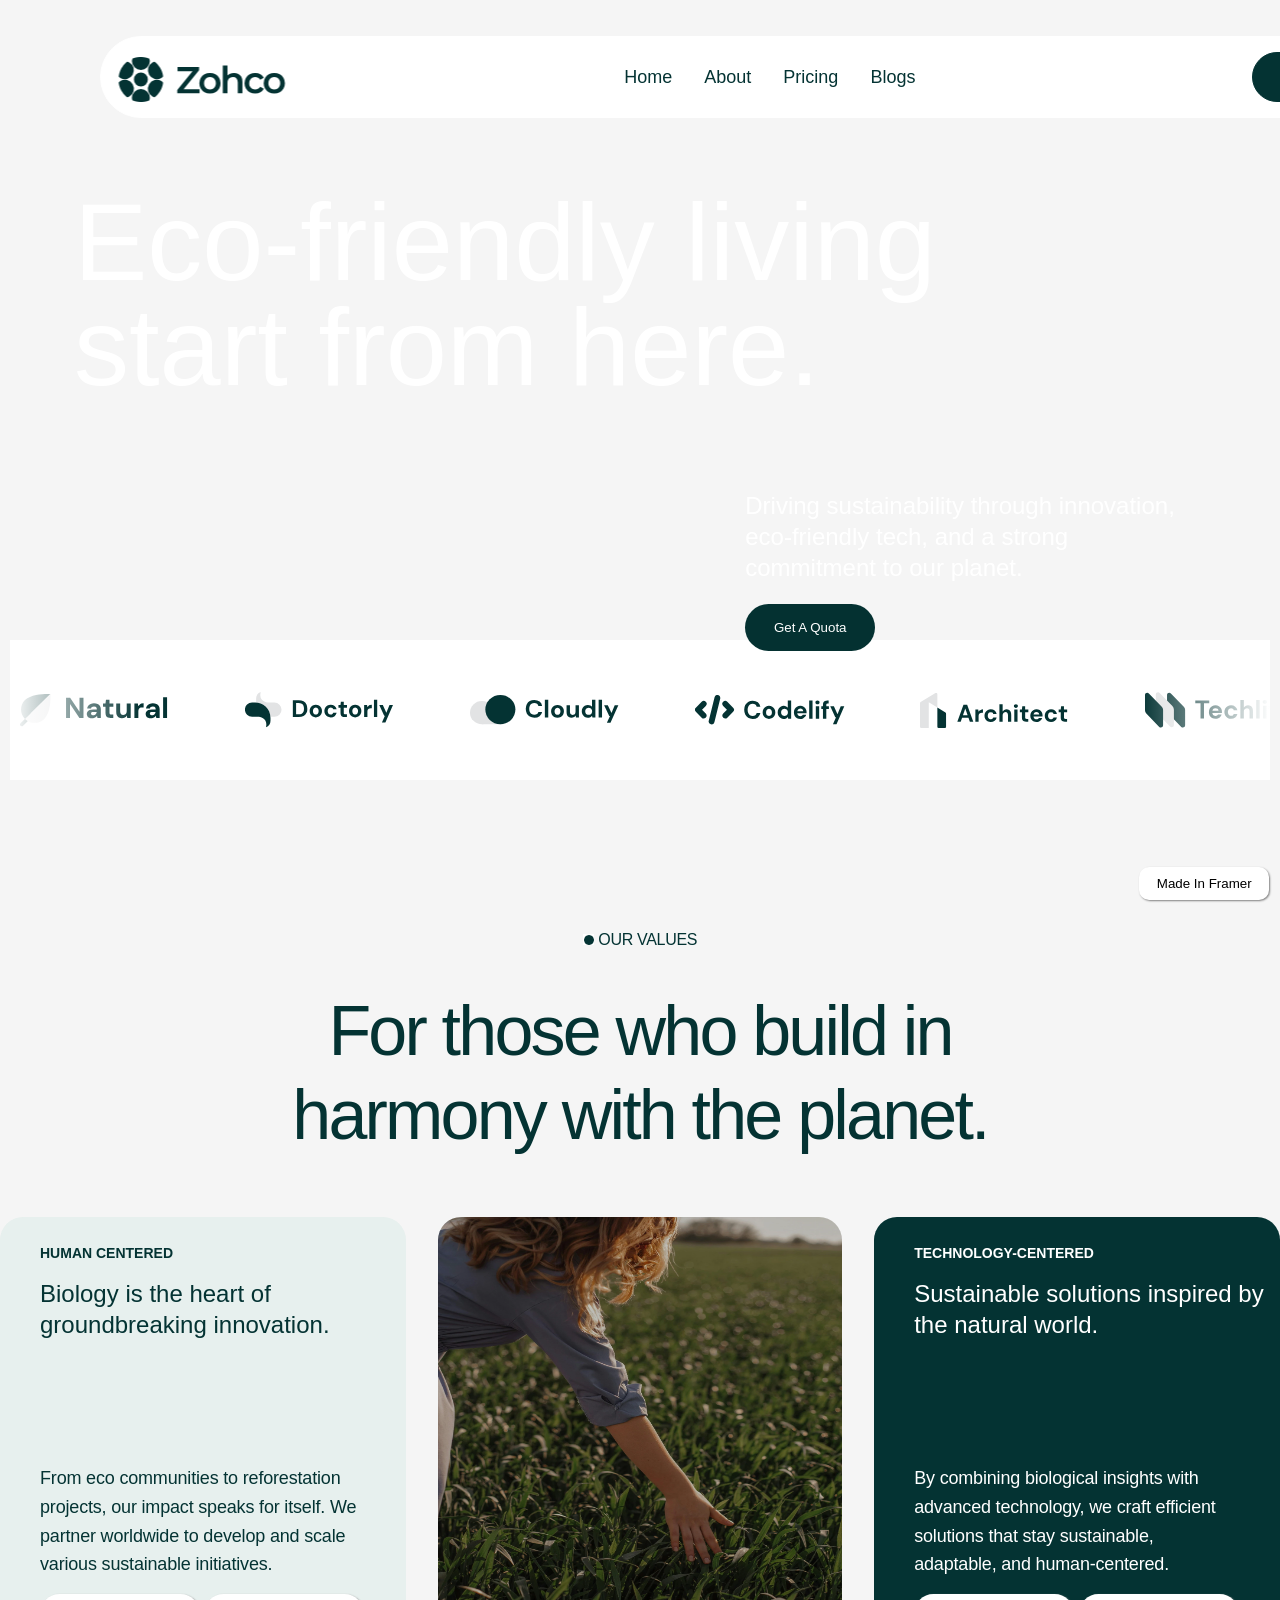
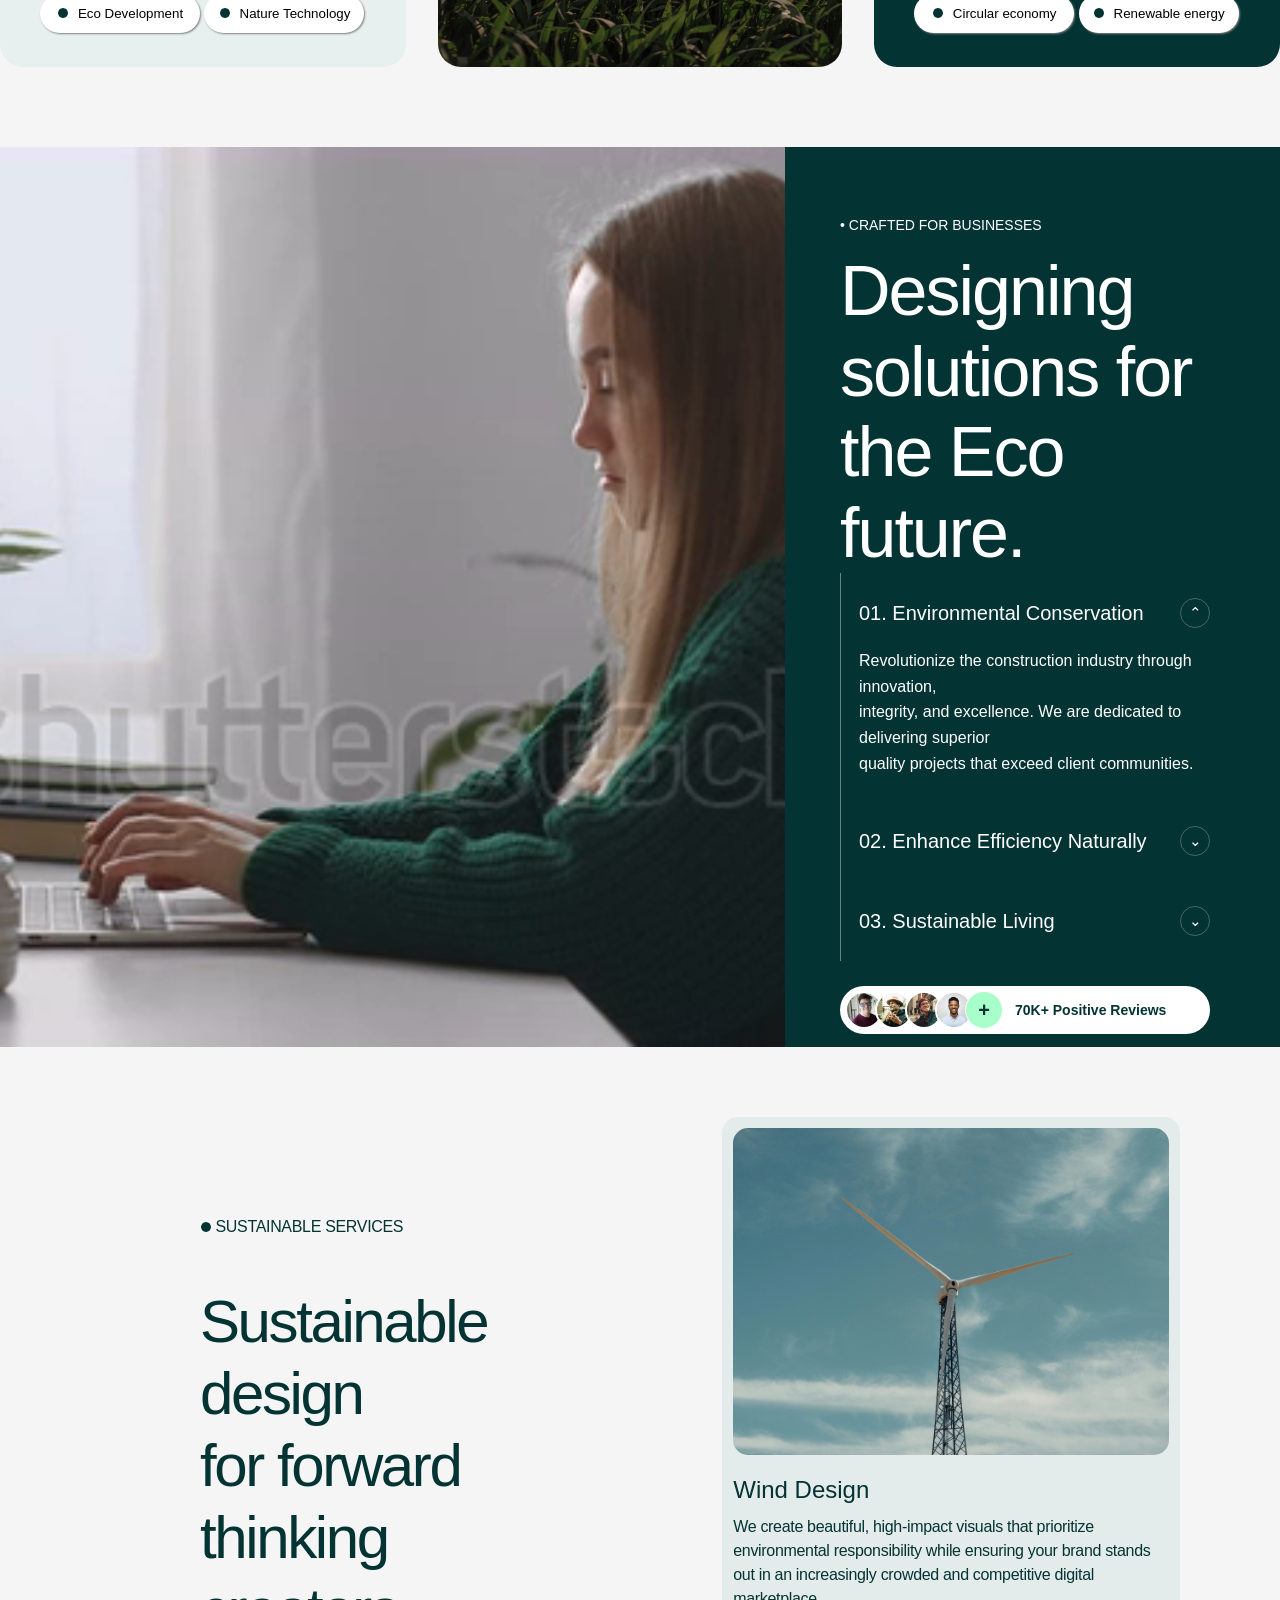
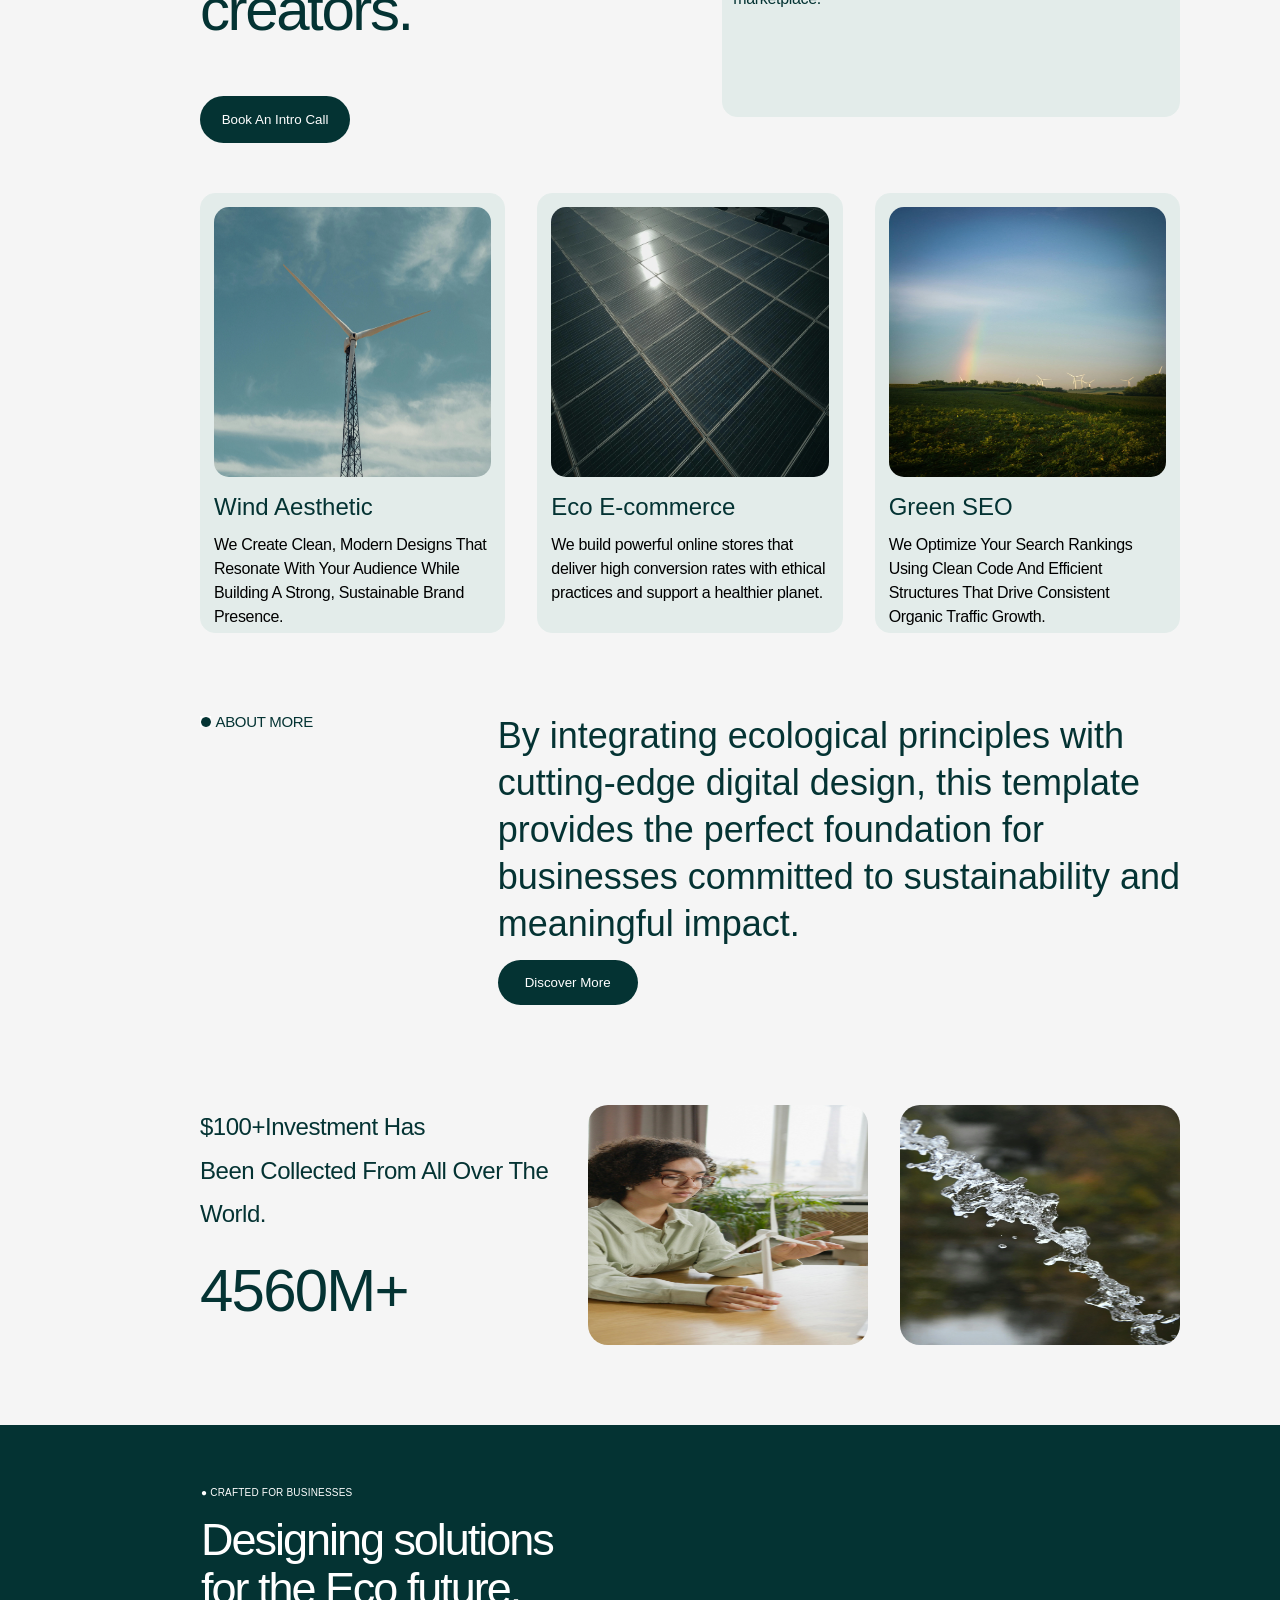
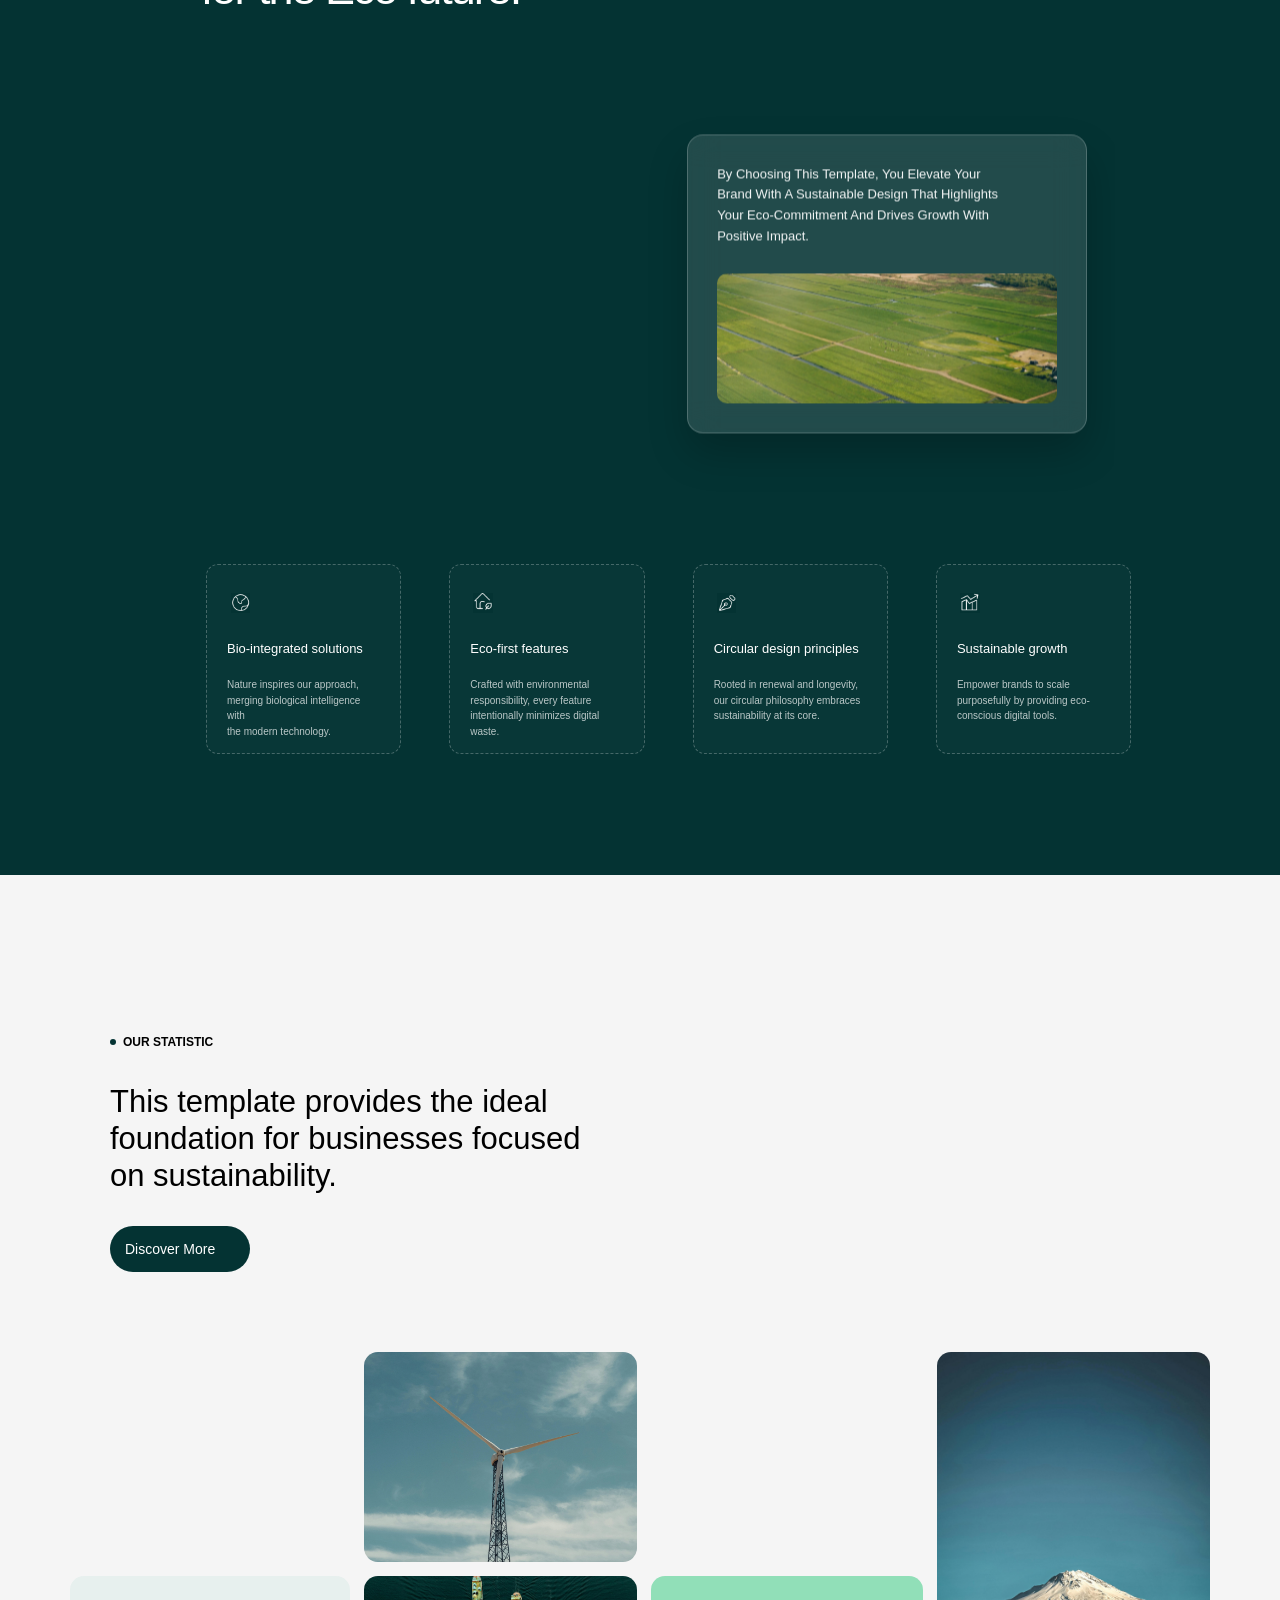
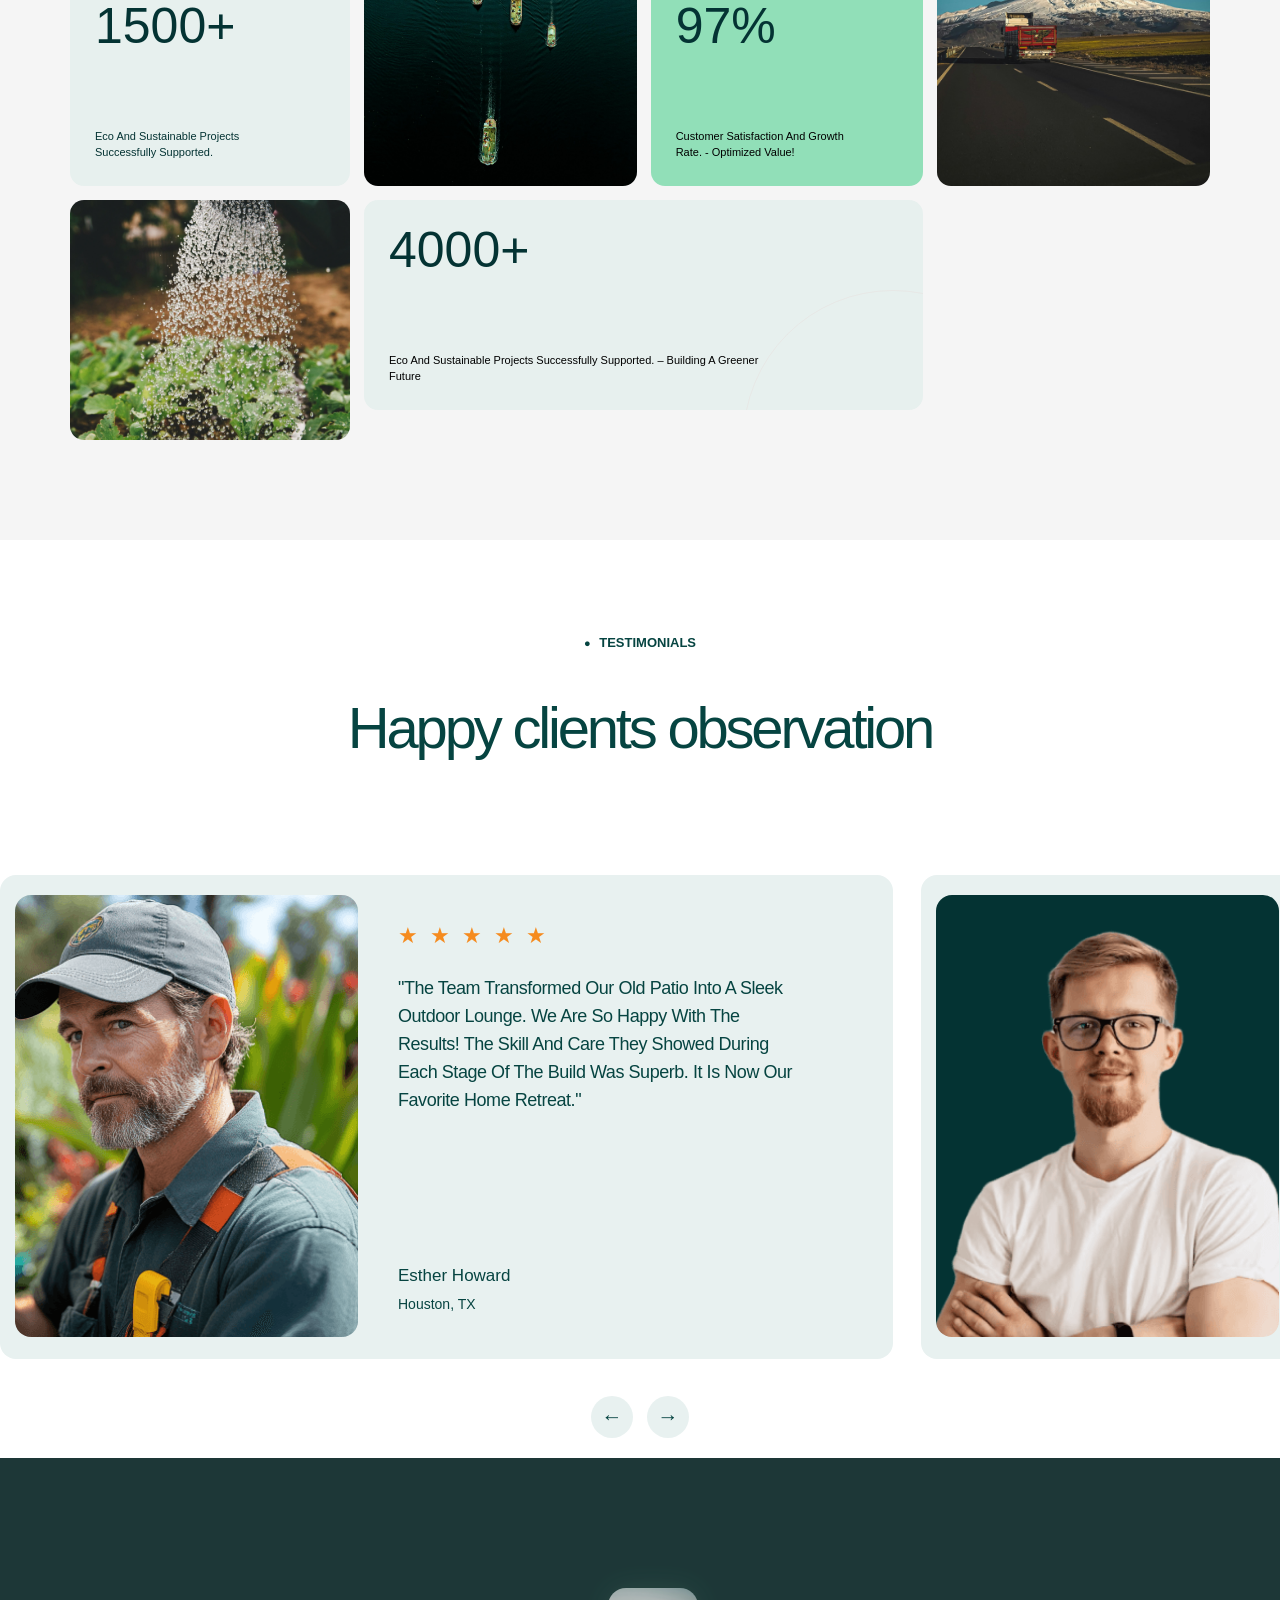
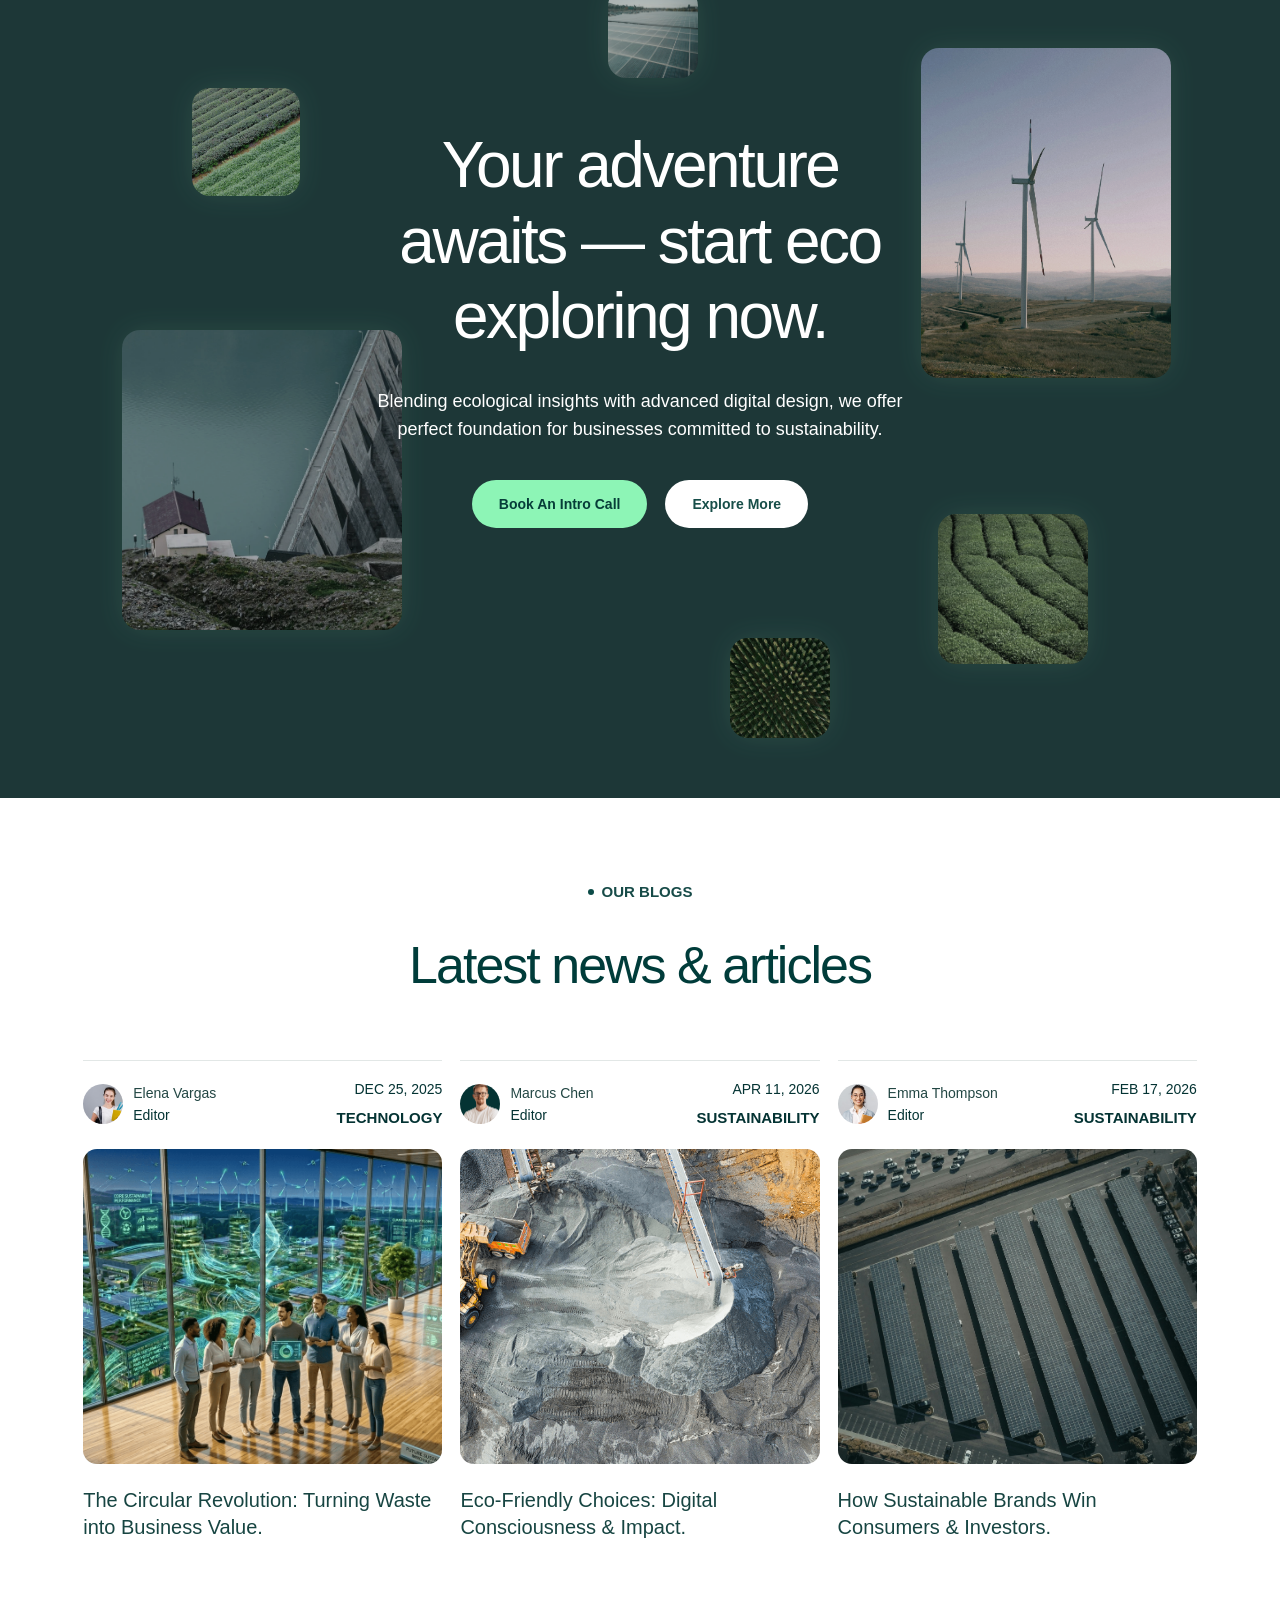
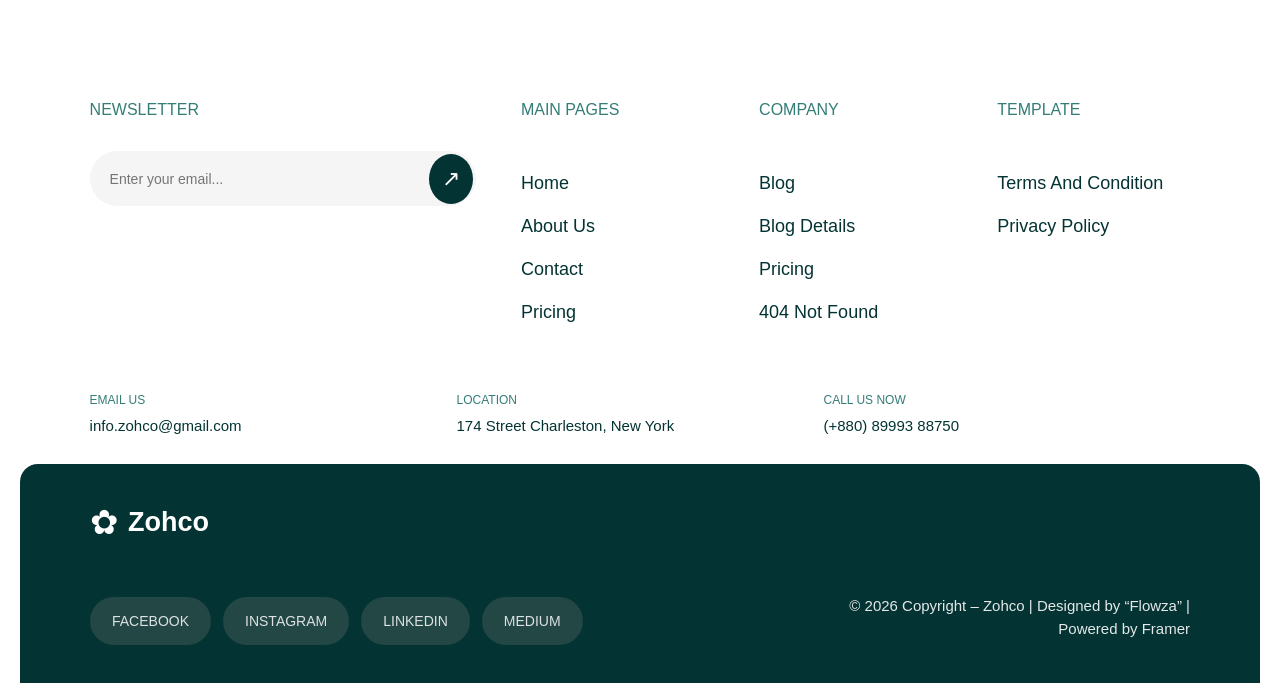
==== commit 80774dba: "Fix video file name" ====
--- a/index.html
+++ b/index.html
@@ -433,7 +433,7 @@
         <!-- Main Media -->
         <div class="main-media">
           <video
-            src="video/designing-solutions-background-video.mp4"
+            src="Video/designing-solutions-background-video.mp4"
             autoplay
             muted
             loop
